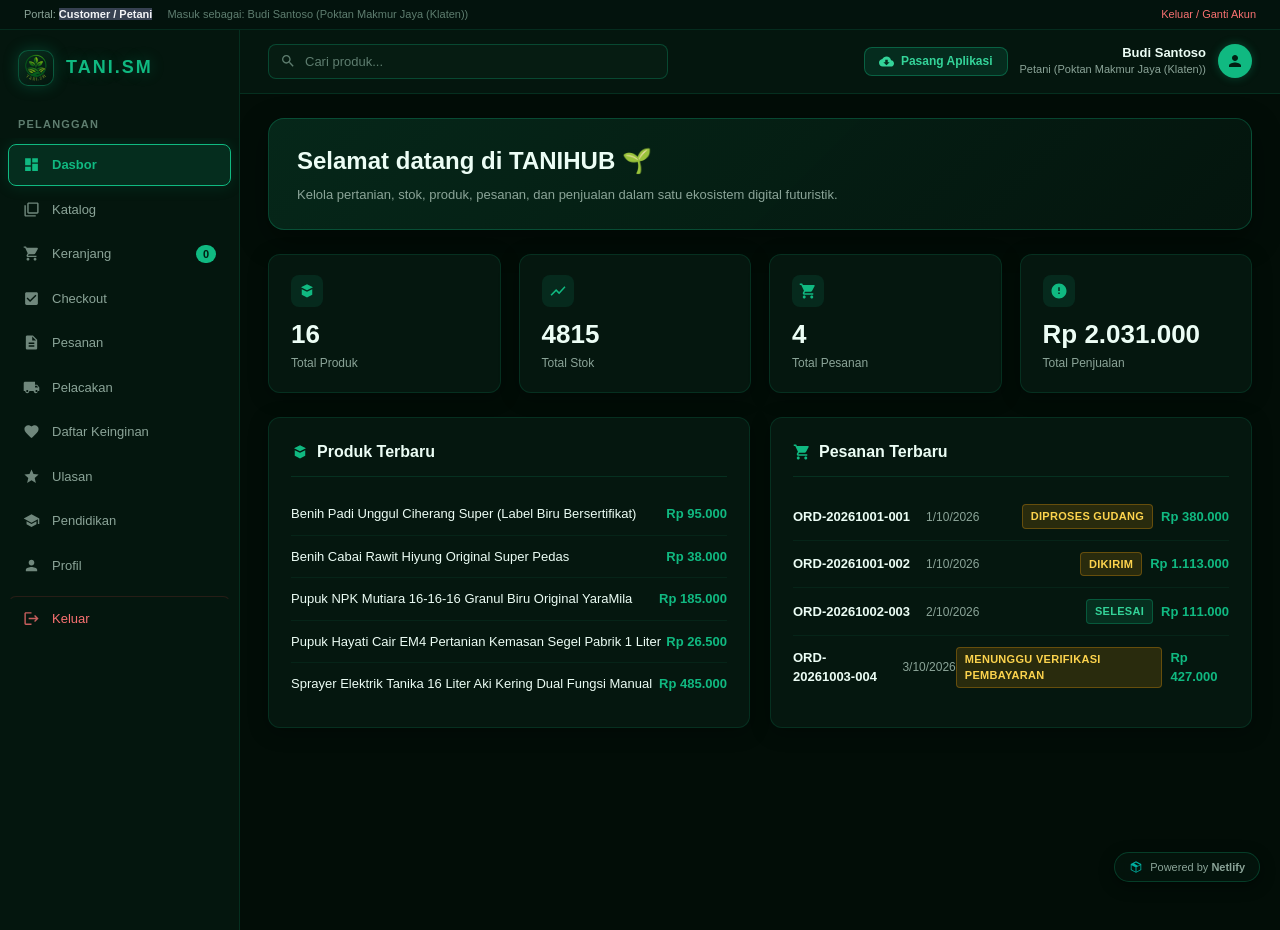
==== index.html @ e53415fc "push projet new TaniSM" ====
<!DOCTYPE html>
<html lang="id">
<head>
  <meta charset="UTF-8">
  <meta name="viewport" content="width=device-width, initial-scale=1.0">
  <title>Customer TANIHUB - Pasar Sarana Pertanian & Ekosistem Digital</title>
  
  <!-- PWA Meta Tags & Manifest -->
  <link rel="manifest" href="manifest.json">
  <meta name="theme-color" content="#04160E">
  <meta name="mobile-web-app-capable" content="yes">
  <meta name="apple-mobile-web-app-capable" content="yes">
  <meta name="apple-mobile-web-app-status-bar-style" content="black-translucent">
  <meta name="apple-mobile-web-app-title" content="TANIHUB">
  <link rel="apple-touch-icon" href="icons/apple-touch-icon.png">
  <link rel="icon" type="image/svg+xml" href="icons/icon.svg">
  <link rel="icon" type="image/png" sizes="192x192" href="icons/icon-192.png">

  <link rel="stylesheet" href="css/common.css">
  <link rel="stylesheet" href="css/customer.css">
  <script src="js/data.js"></script>
  <script src="js/store.js"></script>
  <script src="js/auth.js"></script>
  <script src="js/pwa.js"></script>
</head>
<body>

  <!-- Top Strip Quick Bar -->
  <div class="role-quick-bar no-print" id="role-quick-bar">
    <div>
      <span>Portal: <strong style="color: #34D399;" id="role-tag-display">Pelanggan & Mitra Petani</strong></span>
      <span style="margin-left: 12px; color: #5E7D6F;">Masuk sebagai: <span id="header-user-display">Petani Tani.SM</span></span>
    </div>
    <div id="role-action-links">
      <a href="javascript:void(0)" id="link-logout-customer" onclick="CustomerApp.switchView('logout')" style="color: #F87171; cursor: pointer;">Keluar / Ganti Akun</a>
    </div>
  </div>

  <div class="customer-wrapper">
    <!-- ==========================================
         SIDEBAR NAVIGATION (SESUAI GAMBAR REFERENSI: PELANGGAN)
         ========================================== -->
    <aside class="customer-sidebar no-print">
      <!-- Brand Header -->
      <div class="sidebar-brand">
        <div class="sidebar-brand-icon-box">
          <img src="img/logo-tani.png" alt="Tani.SM" style="width: 32px; height: 32px; object-fit: contain;">
        </div>
        <div class="sidebar-brand-text">TANI.SM</div>
      </div>

      <!-- Category Label -->
      <div class="sidebar-group-title">PELANGGAN</div>

      <!-- Navigation Menu Items (Urutan Persis Sesuai Screenshot) -->
      <nav class="customer-nav">
        <!-- 1. Dasbor -->
        <div class="customer-nav-item active" data-view="dasbor">
          <svg viewBox="0 0 24 24"><path d="M3 13h8V3H3v10zm0 8h8v-6H3v6zm10 0h8V11h-8v10zm0-18v6h8V3h-8z"/></svg>
          <span>Dasbor</span>
        </div>

        <!-- 2. Katalog -->
        <div class="customer-nav-item" data-view="catalog">
          <svg viewBox="0 0 24 24"><path d="M4 6H2v14c0 1.1.9 2 2 2h14v-2H4V6zm16-4H8c-1.1 0-2 .9-2 2v12c0 1.1.9 2 2 2h12c1.1 0 2-.9 2-2V4c0-1.1-.9-2-2-2zm0 14H8V4h12v12z"/></svg>
          <span>Katalog</span>
        </div>

        <!-- 3. Keranjang -->
        <div class="customer-nav-item" data-view="cart">
          <svg viewBox="0 0 24 24"><path d="M7 18c-1.1 0-1.99.9-1.99 2S5.9 22 7 22s2-.9 2-2-.9-2-2-2zM1 2v2h2l3.6 7.59-1.35 2.45c-.16.28-.25.61-.25.96 0 1.1.9 2 2 2h12v-2H7.42c-.14 0-.25-.11-.25-.25l.03-.12.9-1.63h7.45c.75 0 1.41-.41 1.75-1.03l3.58-6.49c.08-.14.12-.31.12-.48 0-.55-.45-1-1-1H5.21l-.94-2H1zm16 16c-1.1 0-1.99.9-1.99 2s.89 2 1.99 2 2-.9 2-2-.9-2-2-2z"/></svg>
          <span>Keranjang</span>
          <span class="cart-badge cart-count-pill">0</span>
        </div>

        <!-- 4. Checkout -->
        <div class="customer-nav-item" data-view="checkout">
          <svg viewBox="0 0 24 24"><path d="M19 3H5c-1.11 0-2 .9-2 2v14c0 1.1.89 2 2 2h14c1.1 0 2-.9 2-2V5c0-1.1-.9-2-2-2zm-9 14l-5-5 1.41-1.41L10 14.17l7.59-7.59L19 8l-9 9z"/></svg>
          <span>Checkout</span>
        </div>

        <!-- 5. Pesanan -->
        <div class="customer-nav-item" data-view="orders">
          <svg viewBox="0 0 24 24"><path d="M14 2H6c-1.1 0-1.99.9-1.99 2L4 20c0 1.1.89 2 1.99 2H18c1.1 0 2-.9 2-2V8l-6-6zm2 16H8v-2h8v2zm0-4H8v-2h8v2zm-3-5V3.5L18.5 9H13z"/></svg>
          <span>Pesanan</span>
        </div>

        <!-- 6. Pelacakan -->
        <div class="customer-nav-item" data-view="tracking">
          <svg viewBox="0 0 24 24"><path d="M20 8h-3V4H3c-1.1 0-2 .9-2 2v11h2c0 1.66 1.34 3 3 3s3-1.34 3-3h6c0 1.66 1.34 3 3 3s3-1.34 3-3h2v-5l-3-4zM6 18.5c-.83 0-1.5-.67-1.5-1.5s.67-1.5 1.5-1.5 1.5.67 1.5 1.5-.67 1.5-1.5 1.5zm13.5-9l1.96 2.5H17V9.5h2.5zm-.5 9c-.83 0-1.5-.67-1.5-1.5s.67-1.5 1.5-1.5 1.5.67 1.5 1.5-.67 1.5-1.5 1.5z"/></svg>
          <span>Pelacakan</span>
        </div>

        <!-- 7. Daftar Keinginan -->
        <div class="customer-nav-item" data-view="wishlist">
          <svg viewBox="0 0 24 24"><path d="M12 21.35l-1.45-1.32C5.4 15.36 2 12.28 2 8.5 2 5.42 4.42 3 7.5 3c1.74 0 3.41.81 4.5 2.09C13.09 3.81 14.76 3 16.5 3 19.58 3 22 5.42 22 8.5c0 3.78-3.4 6.86-8.55 11.54L12 21.35z"/></svg>
          <span>Daftar Keinginan</span>
        </div>

        <!-- 8. Ulasan -->
        <div class="customer-nav-item" data-view="reviews">
          <svg viewBox="0 0 24 24"><path d="M12 17.27L18.18 21l-1.64-7.03L22 9.24l-7.19-.61L12 2 9.19 8.63 2 9.24l5.46 4.73L5.82 21z"/></svg>
          <span>Ulasan</span>
        </div>

        <!-- 9. Pendidikan -->
        <div class="customer-nav-item" data-view="tips">
          <svg viewBox="0 0 24 24"><path d="M5 13.18v4L12 21l7-3.82v-4L12 17l-7-3.82zM12 3L1 9l11 6 9-4.91V17h2V9L12 3z"/></svg>
          <span>Pendidikan</span>
        </div>

        <!-- 10. Profil -->
        <div class="customer-nav-item" data-view="profile">
          <svg viewBox="0 0 24 24"><path d="M12 12c2.21 0 4-1.79 4-4s-1.79-4-4-4-4 1.79-4 4 1.79 4 4 4zm0 2c-2.67 0-8 1.34-8 4v2h16v-2c0-2.66-5.33-4-8-4z"/></svg>
          <span>Profil</span>
        </div>

        <!-- 11. Keluar (Warna merah sesuai screenshot) -->
        <div class="customer-nav-item item-logout" data-view="logout">
          <svg viewBox="0 0 24 24"><path d="M17 7l-1.41 1.41L18.17 11H8v2h10.17l-2.58 2.58L17 17l5-5zM4 5h8V3H4c-1.1 0-2 .9-2 2v14c0 1.1.9 2 2 2h8v-2H4V5z"/></svg>
          <span>Keluar</span>
        </div>
      </nav>
    </aside>

    <!-- Backdrop for mobile drawer -->
    <div id="customer-sidebar-backdrop" class="sidebar-backdrop" onclick="CustomerApp.toggleMobileSidebar(false)"></div>

    <!-- ==========================================
         MAIN CONTENT AREA
         ========================================== -->
    <main class="customer-main">
      <!-- Topbar Header -->
      <header class="customer-topbar no-print">
        <div class="topbar-left-wrap">
          <button type="button" class="sidebar-toggle-btn" id="customer-sidebar-toggle" onclick="CustomerApp.toggleMobileSidebar()" aria-label="Buka Menu">
            <svg viewBox="0 0 24 24" style="width: 20px; height: 20px; fill: currentColor;"><path d="M3 18h18v-2H3v2zm0-5h18v-2H3v2zm0-7v2h18V6H3z"/></svg>
          </button>
          
          <div class="customer-search-wrapper">
            <svg class="customer-search-icon" viewBox="0 0 24 24"><path d="M15.5 14h-.79l-.28-.27C15.41 12.59 16 11.11 16 9.5 16 5.91 13.09 3 9.5 3S3 5.91 3 9.5 5.91 16 9.5 16c1.61 0 3.09-.59 4.23-1.57l.27.28v.79l5 4.99L20.49 19l-4.99-5zm-6 0C7.01 14 5 11.99 5 9.5S7.01 5 9.5 5 14 7.01 14 9.5 11.99 14 9.5 14z"/></svg>
            <input type="text" id="customer-search-input" class="customer-search-input" placeholder="Cari produk..." oninput="CustomerApp.handleGlobalSearch(event)">
          </div>
        </div>

        <div style="display: flex; align-items: center; gap: 12px;">
          <button type="button" class="btn-pwa-install no-print" id="pwa-install-header-btn" onclick="window.triggerPwaInstall()" title="Pasang Aplikasi TANIHUB di Desktop atau HP">
            <svg viewBox="0 0 24 24" style="width: 15px; height: 15px; fill: currentColor;"><path d="M19.35 10.04C18.67 6.59 15.64 4 12 4 9.11 4 6.6 5.64 5.35 8.04 2.34 8.36 0 10.91 0 14c0 3.31 2.69 6 6 6h13c2.76 0 5-2.24 5-5 0-2.64-2.05-4.78-4.65-4.96zM17 13l-5 5-5-5h3V9h4v4h3z"/></svg>
            <span>Pasang Aplikasi</span>
          </button>

          <div class="customer-topbar-profile">
            <div class="customer-profile-text">
              <div class="customer-profile-name" id="customer-top-user-name">customer</div>
              <div class="customer-profile-role" id="customer-top-user-role">Customer</div>
            </div>
            <div class="customer-avatar-circle" title="Customer">
              <svg viewBox="0 0 24 24"><path d="M12 12c2.21 0 4-1.79 4-4s-1.79-4-4-4-4 1.79-4 4 1.79 4 4 4zm0 2c-2.67 0-8 1.34-8 4v2h16v-2c0-2.66-5.33-4-8-4z"/></svg>
            </div>
          </div>
        </div>
      </header>

      <div class="customer-content">

        <!-- ==========================================
             1. DASBOR (IDENTIK DENGAN GAMBAR REFERENSI PELANGGAN)
             ========================================== -->
        <section id="view-dasbor" class="page-view active">
          <!-- Welcome Hero Banner -->
          <div class="hero-welcome-card">
            <h1 class="hero-welcome-title">Selamat datang di TANIHUB 🌱</h1>
            <p class="hero-welcome-sub">Kelola pertanian, stok, produk, pesanan, dan penjualan dalam satu ekosistem digital futuristik.</p>
          </div>

          <!-- 4 Stat Metric Cards (Baris 4 Kartu) -->
          <div class="metrics-grid-4">
            <!-- 1. Total Produk -->
            <div class="metric-card-dark">
              <div class="metric-icon-wrap">
                <svg viewBox="0 0 24 24"><path d="M20 7l-8-4-8 4 8 4 8-4zm-8 6l-7-3.5V17l7 3.5 7-3.5V9.5L12 13z"/></svg>
              </div>
              <div class="metric-number" id="cust-metric-products">8</div>
              <div class="metric-tag">Total Produk</div>
            </div>

            <!-- 2. Total Stok -->
            <div class="metric-card-dark">
              <div class="metric-icon-wrap">
                <svg viewBox="0 0 24 24"><path d="M3.5 18.49l6-6.01 4 4L22 6.92l-1.41-1.41-7.09 7.97-4-4L2 16.99z"/></svg>
              </div>
              <div class="metric-number" id="cust-metric-stock">427</div>
              <div class="metric-tag">Total Stok</div>
            </div>

            <!-- 3. Total Pesanan -->
            <div class="metric-card-dark">
              <div class="metric-icon-wrap">
                <svg viewBox="0 0 24 24"><path d="M7 18c-1.1 0-1.99.9-1.99 2S5.9 22 7 22s2-.9 2-2-.9-2-2-2zM1 2v2h2l3.6 7.59-1.35 2.45c-.16.28-.25.61-.25.96 0 1.1.9 2 2 2h12v-2H7.42c-.14 0-.25-.11-.25-.25l.03-.12.9-1.63h7.45c.75 0 1.41-.41 1.75-1.03l3.58-6.49c.08-.14.12-.31.12-.48 0-.55-.45-1-1-1H5.21l-.94-2H1zm16 16c-1.1 0-1.99.9-1.99 2s.89 2 1.99 2 2-.9 2-2-.9-2-2-2z"/></svg>
              </div>
              <div class="metric-number" id="cust-metric-orders">0</div>
              <div class="metric-tag">Total Pesanan</div>
            </div>

            <!-- 4. Total Penjualan / Belanja -->
            <div class="metric-card-dark">
              <div class="metric-icon-wrap">
                <svg viewBox="0 0 24 24"><path d="M12 2C6.48 2 2 6.48 2 12s4.48 10 10 10 10-4.48 10-10S17.52 2 12 2zm1 14h-2v-2h2v2zm0-4h-2V7h2v5z"/></svg>
              </div>
              <div class="metric-number" id="cust-metric-sales">Rp 0</div>
              <div class="metric-tag">Total Penjualan</div>
            </div>
          </div>

          <!-- 2 Col Activity Row (Produk Terbaru & Pesanan Terbaru) -->
          <div class="dashboard-activity-grid">
            <!-- Left: Produk Terbaru -->
            <div class="activity-card">
              <div class="activity-card-head">
                <svg viewBox="0 0 24 24"><path d="M20 7l-8-4-8 4 8 4 8-4zm-8 6l-7-3.5V17l7 3.5 7-3.5V9.5L12 13z"/></svg>
                <span>Produk Terbaru</span>
              </div>
              <div class="activity-list" id="cust-recent-products-list"></div>
            </div>

            <!-- Right: Pesanan Terbaru -->
            <div class="activity-card">
              <div class="activity-card-head">
                <svg viewBox="0 0 24 24"><path d="M7 18c-1.1 0-1.99.9-1.99 2S5.9 22 7 22s2-.9 2-2-.9-2-2-2zM1 2v2h2l3.6 7.59-1.35 2.45c-.16.28-.25.61-.25.96 0 1.1.9 2 2 2h12v-2H7.42c-.14 0-.25-.11-.25-.25l.03-.12.9-1.63h7.45c.75 0 1.41-.41 1.75-1.03l3.58-6.49c.08-.14.12-.31.12-.48 0-.55-.45-1-1-1H5.21l-.94-2H1zm16 16c-1.1 0-1.99.9-1.99 2s.89 2 1.99 2 2-.9 2-2-.9-2-2-2z"/></svg>
                <span>Pesanan Terbaru</span>
              </div>
              <div class="activity-list" id="cust-recent-orders-list">
                <div class="empty-state-text">Belum ada pesanan.</div>
              </div>
            </div>
          </div>
        </section>

        <!-- ==========================================
             2. KATALOG PRODUK (DENGAN GAMBAR TETAP ADA)
             ========================================== -->
        <section id="view-catalog" class="page-view">
          <div class="catalog-layout">
            <!-- Sidebar Filter -->
            <aside class="catalog-sidebar-card">
              <div class="catalog-filter-group">
                <div class="catalog-filter-title">Kategori Komoditas</div>
                <div id="catalog-cat-filters"></div>
              </div>

              <div class="catalog-filter-group">
                <div class="catalog-filter-title">Rentang Harga (Rp)</div>
                <div style="display: flex; gap: 6px; margin-bottom: 8px;">
                  <input type="number" id="filter-price-min" class="form-input" placeholder="Min">
                  <input type="number" id="filter-price-max" class="form-input" placeholder="Maks">
                </div>
                <button class="btn btn-primary btn-sm" style="width: 100%;" onclick="CustomerApp.applyPriceFilter()">Terapkan</button>
              </div>

              <div class="catalog-filter-group">
                <div class="catalog-filter-title">Rating</div>
                <div style="display: flex; flex-direction: column; gap: 6px; font-size: 13px; color: #8BA498;">
                  <label style="cursor: pointer;"><input type="radio" name="filter-rating" onchange="CustomerApp.applyRatingFilter(5)"> ★ 5 Bintang</label>
                  <label style="cursor: pointer;"><input type="radio" name="filter-rating" onchange="CustomerApp.applyRatingFilter(4)"> ★ 4 Bintang ke atas</label>
                  <label style="cursor: pointer;"><input type="radio" name="filter-rating" checked onchange="CustomerApp.applyRatingFilter(null)"> Semua Rating</label>
                </div>
              </div>

              <button class="btn btn-secondary btn-sm" style="width: 100%; margin-top: 8px;" onclick="CustomerApp.resetCatalogFilters()">Reset Filter</button>
            </aside>

            <!-- Main Catalog Area -->
            <div>
              <div class="catalog-toolbar">
                <div id="catalog-result-count" style="font-weight: 600; color: #A7C5B5;">Menampilkan produk pertanian</div>
                <div style="display: flex; align-items: center; gap: 8px;">
                  <span style="color: #8BA498; font-size: 12px;">Urutan:</span>
                  <select id="catalog-sort-select" class="form-select" style="width: auto; padding: 6px 12px; font-size: 12px;" onchange="CustomerApp.setSort(this.value)">
                    <option value="related">Paling Terkait</option>
                    <option value="popular">Terlaris</option>
                    <option value="price-low">Harga Terendah</option>
                    <option value="price-high">Harga Tertinggi</option>
                  </select>
                </div>
              </div>

              <!-- Product Grid -->
              <div id="catalog-products-grid" class="product-grid"></div>
            </div>
          </div>
        </section>

        <!-- ==========================================
             3. KERANJANG BELANJA
             ========================================== -->
        <section id="view-cart" class="page-view">
          <div class="cust-card">
            <div class="cust-card-header">
              <span class="cust-card-title">Keranjang Belanja Petani</span>
            </div>
            <div class="cust-card-body">
              <div style="display: grid; grid-template-columns: 1fr 340px; gap: 20px; align-items: start;">
                <div id="cart-items-container" class="table-responsive"></div>

                <div class="cust-card" style="margin-bottom: 0;">
                  <div class="cust-card-header">
                    <span class="cust-card-title">Ringkasan Belanja</span>
                  </div>
                  <div class="cust-card-body">
                    <div class="form-group">
                      <label class="form-label">Kupon Subsidi Tani:</label>
                      <div style="display: flex; gap: 6px;">
                        <input type="text" id="voucher-code-input" class="form-input" placeholder="PANENRAYA" style="text-transform: uppercase;">
                        <button class="btn btn-secondary btn-sm" onclick="CustomerApp.applyVoucherCode()">Terapkan</button>
                      </div>
                      <div style="font-size: 11px; color: #8BA498; margin-top: 4px;">Kupon aktif: PANENRAYA (15%), SUBSIDIPUPUK</div>
                    </div>

                    <div style="display: flex; justify-content: space-between; margin-bottom: 8px; font-size: 13px;">
                      <span>Subtotal Produk:</span>
                      <span id="cart-subtotal-val" style="font-weight: 600;">Rp 0</span>
                    </div>

                    <div style="display: flex; justify-content: space-between; margin-bottom: 8px; font-size: 13px;">
                      <span>Estimasi Bobot Kargo:</span>
                      <span id="cart-weight-val" style="font-weight: 600;">0 Kg</span>
                    </div>

                    <div style="display: flex; justify-content: space-between; margin-bottom: 12px; font-size: 13px; color: #34D399;">
                      <span>Potongan Kupon:</span>
                      <span id="cart-discount-val" style="font-weight: 600;">Rp 0</span>
                    </div>

                    <div style="display: flex; justify-content: space-between; padding-top: 12px; border-top: 1px solid var(--cust-border-subtle); margin-bottom: 18px;">
                      <span style="font-weight: 700; font-size: 15px;">Total Perkiraan:</span>
                      <span id="cart-total-val" style="font-size: 18px; font-weight: 800; color: #10B981;">Rp 0</span>
                    </div>

                    <button class="btn btn-primary btn-lg" style="width: 100%;" onclick="CustomerApp.switchView('checkout')">
                      Lanjut ke Checkout &rarr;
                    </button>
                  </div>
                </div>
              </div>
            </div>
          </div>
        </section>

        <!-- ==========================================
             4. CHECKOUT
             ========================================== -->
        <section id="view-checkout" class="page-view">
          <div class="cust-card">
            <div class="cust-card-header">
              <span class="cust-card-title">Konfirmasi Pesanan & Ekspedisi Kargo</span>
            </div>
            <div class="cust-card-body">
              <div style="display: grid; grid-template-columns: 1fr 340px; gap: 20px; align-items: start;">
                <div>
                  <!-- Alamat Tujuan -->
                  <div class="cust-card" style="margin-bottom: 16px;">
                    <div class="cust-card-header">
                      <span class="cust-card-title">1. Alamat Pengiriman Lahan / Kebun</span>
                    </div>
                    <div class="cust-card-body">
                      <div style="display: grid; grid-template-columns: 1fr 1fr; gap: 12px; margin-bottom: 12px;">
                        <div>
                          <label class="form-label">Nama Penerima / Kontak:</label>
                          <input type="text" id="checkout-customer-name" class="form-input" value="Budi Santoso">
                        </div>
                        <div>
                          <label class="form-label">Nomor WhatsApp Aktif:</label>
                          <input type="text" id="checkout-customer-phone" class="form-input" value="0812-3456-7890">
                        </div>
                      </div>
                      <div>
                        <label class="form-label">Alamat Lengkap Lahan (Desa, RT/RW, Patokan):</label>
                        <textarea id="checkout-address-text" class="form-textarea" rows="2">Dusun Jetis RT 03/RW 02, Desa Ceper, Kec. Ceper, Kab. Klaten, Jawa Tengah 57465</textarea>
                      </div>
                    </div>
                  </div>

                  <!-- Ekspedisi Kargo -->
                  <div class="cust-card" style="margin-bottom: 16px;">
                    <div class="cust-card-header">
                      <span class="cust-card-title">2. Pilih Ekspedisi Kargo Pertanian</span>
                    </div>
                    <div class="cust-card-body">
                      <label class="checkout-radio-card active">
                        <div>
                          <input type="radio" name="checkout-courier" value="J&T Cargo Pertanian" data-rate="25000" checked onchange="CustomerApp.updateCheckoutCalculations()">
                          <strong style="margin-left: 8px;">J&T Cargo Pertanian (Jalur Darat & Truk Karungan)</strong>
                          <div style="font-size: 11px; color: #8BA498; margin-left: 24px;">Spesialis muatan karung benih, pupuk, dan mesin (2-3 hari)</div>
                        </div>
                        <span style="font-weight: 600; color: #34D399;">Tarif Standar</span>
                      </label>

                      <label class="checkout-radio-card">
                        <div>
                          <input type="radio" name="checkout-courier" value="SiCepat Cargo Muatan" data-rate="30000" onchange="CustomerApp.updateCheckoutCalculations()">
                          <strong style="margin-left: 8px;">SiCepat Cargo Muatan Cepat</strong>
                          <div style="font-size: 11px; color: #8BA498; margin-left: 24px;">Pengiriman prioritas antar propinsi (1-2 hari kerja)</div>
                        </div>
                        <span style="font-weight: 600; color: #34D399;">Tarif Cepat</span>
                      </label>

                      <label class="checkout-radio-card">
                        <div>
                          <input type="radio" name="checkout-courier" value="Armada Pick-up Tani Mandiri" data-rate="15000" onchange="CustomerApp.updateCheckoutCalculations()">
                          <strong style="margin-left: 8px;">Armada Pick-up Tani Mandiri (Wilayah Sekitar Gudang)</strong>
                          <div style="font-size: 11px; color: #8BA498; margin-left: 24px;">Diantar langsung armada pick-up sampai ke pematang kebun</div>
                        </div>
                        <span style="font-weight: 600; color: #34D399;">Tarif Lokal</span>
                      </label>
                    </div>
                  </div>

                  <!-- Metode Pembayaran -->
                  <div class="cust-card">
                    <div class="cust-card-header">
                      <span class="cust-card-title">3. Metode Pembayaran</span>
                    </div>
                    <div class="cust-card-body">
                      <label class="checkout-radio-card active">
                        <div>
                          <input type="radio" name="checkout-payment" value="Transfer Mandiri (Virtual Account)" checked>
                          <strong style="margin-left: 8px;">Transfer Bank Mandiri (Virtual Account Otomatis)</strong>
                        </div>
                        <span class="badge badge-green">Otomatis</span>
                      </label>

                      <label class="checkout-radio-card">
                        <div>
                          <input type="radio" name="checkout-payment" value="Transfer BRI Manual">
                          <strong style="margin-left: 8px;">Transfer Bank BRI (Bank Rakyat Indonesia)</strong>
                        </div>
                        <span class="badge badge-green">Mitra Petani</span>
                      </label>

                      <label class="checkout-radio-card">
                        <div>
                          <input type="radio" name="checkout-payment" value="QRIS Pertanian Nasional">
                          <strong style="margin-left: 8px;">QRIS Semua Bank / Dompet Digital</strong>
                        </div>
                        <span class="badge badge-green">Instan</span>
                      </label>

                      <label class="checkout-radio-card">
                        <div>
                          <input type="radio" name="checkout-payment" value="Bayar di Tempat (COD Tani)">
                          <strong style="margin-left: 8px;">COD Tani (Bayar Tunai ke Supir Saat Tiba)</strong>
                        </div>
                        <span class="badge badge-orange">Maks Rp1jt</span>
                      </label>
                    </div>
                  </div>
                </div>

                <!-- Ringkasan Checkout -->
                <div class="cust-card">
                  <div class="cust-card-header">
                    <span class="cust-card-title">Rincian Tagihan</span>
                  </div>
                  <div class="cust-card-body">
                    <div id="checkout-items-list" style="margin-bottom: 16px; max-height: 200px; overflow-y: auto;"></div>

                    <div style="display: flex; justify-content: space-between; margin-bottom: 6px; font-size: 13px;">
                      <span>Subtotal Belanja:</span>
                      <span id="checkout-subtotal-val" style="font-weight: 600;">Rp 0</span>
                    </div>

                    <div style="display: flex; justify-content: space-between; margin-bottom: 6px; font-size: 13px;">
                      <span>Ongkos Kirim Kargo:</span>
                      <span id="checkout-shipping-val" style="font-weight: 600;">Rp 0</span>
                    </div>

                    <div style="display: flex; justify-content: space-between; margin-bottom: 12px; font-size: 13px; color: #34D399;">
                      <span>Diskon Kupon:</span>
                      <span id="checkout-discount-val" style="font-weight: 600;">Rp 0</span>
                    </div>

                    <div style="display: flex; justify-content: space-between; padding-top: 12px; border-top: 1px solid var(--cust-border-subtle); margin-bottom: 18px;">
                      <span style="font-weight: 700; font-size: 15px;">Total Tagihan:</span>
                      <span id="checkout-total-val" style="font-size: 18px; font-weight: 800; color: #10B981;">Rp 0</span>
                    </div>

                    <button class="btn btn-primary btn-lg" style="width: 100%;" onclick="CustomerApp.submitOrder()">
                      Buat Pesanan Sekarang
                    </button>
                  </div>
                </div>
              </div>
            </div>
          </div>
        </section>

        <!-- ==========================================
             5. PESANAN SAYA
             ========================================== -->
        <section id="view-orders" class="page-view">
          <div class="cust-card">
            <div class="cust-card-header">
              <span class="cust-card-title">Riwayat Pemesanan Sarana Pertanian</span>
            </div>
            <div class="cust-card-body">
              <div id="orders-list-container"></div>
            </div>
          </div>
        </section>

        <!-- ==========================================
             6. PELACAKAN RESI
             ========================================== -->
        <section id="view-tracking" class="page-view">
          <div class="cust-card">
            <div class="cust-card-header">
              <span class="cust-card-title">Lacak Pengiriman Kargo Pertanian</span>
            </div>
            <div class="cust-card-body">
              <div class="form-group" style="max-width: 500px; margin-bottom: 20px;">
                <label class="form-label">Masukkan Nomor Resi / No. Pesanan:</label>
                <div style="display: flex; gap: 8px;">
                  <input type="text" id="tracking-input" class="form-input" placeholder="Contoh: ORD-1001 atau JTC-ID-992019">
                  <button class="btn btn-primary" onclick="CustomerApp.searchTracking()">Lacak</button>
                </div>
              </div>
              <div id="tracking-result-container"></div>
            </div>
          </div>
        </section>

        <!-- ==========================================
             7. DAFTAR KEINGINAN (WISHLIST)
             ========================================== -->
        <section id="view-wishlist" class="page-view">
          <div class="cust-card">
            <div class="cust-card-header">
              <span class="cust-card-title">Daftar Keinginan Sarana Produksi Tani</span>
            </div>
            <div class="cust-card-body">
              <div id="wishlist-products-grid" class="product-grid"></div>
            </div>
          </div>
        </section>

        <!-- ==========================================
             8. ULASAN
             ========================================== -->
        <section id="view-reviews" class="page-view">
          <div class="cust-card">
            <div class="cust-card-header">
              <span class="cust-card-title">Ulasan & Testimoni Petani Mitra</span>
              <button class="btn btn-primary btn-sm" onclick="CustomerApp.openAddReviewModal()">+ Tulis Ulasan</button>
            </div>
            <div class="cust-card-body">
              <div id="reviews-list-container"></div>
            </div>
          </div>
        </section>

        <!-- ==========================================
             9. PENDIDIKAN (TIPS & PANDUAN AGRONOMI)
             ========================================== -->
        <section id="view-tips" class="page-view">
          <div class="cust-card">
            <div class="cust-card-header">
              <span class="cust-card-title">Pendidikan Agronomi & Panduan Musim Tanam</span>
            </div>
            <div class="cust-card-body">
              <div id="tips-grid-container" style="display: grid; grid-template-columns: repeat(auto-fill, minmax(280px, 1fr)); gap: 18px;"></div>
            </div>
          </div>
        </section>

        <!-- ==========================================
             10. PROFIL PETANI
             ========================================== -->
        <section id="view-profile" class="page-view">
          <div class="cust-card">
            <div class="cust-card-header">
              <span class="cust-card-title">Profil Petani & Data Lahan</span>
            </div>
            <div class="cust-card-body" style="max-width: 600px;">
              <form id="form-customer-profile" onsubmit="CustomerApp.saveProfile(event)">
                <div class="form-group">
                  <label class="form-label">Nama Lengkap Petani / Pembeli:</label>
                  <input type="text" id="prof-name" class="form-input" required>
                </div>
                <div class="form-group">
                  <label class="form-label">Nomor WhatsApp Aktif:</label>
                  <input type="text" id="prof-phone" class="form-input" required>
                </div>
                <div class="form-group">
                  <label class="form-label">Email:</label>
                  <input type="email" id="prof-email" class="form-input">
                </div>
                <div class="form-group">
                  <label class="form-label">Nama Kelompok Tani (Poktan):</label>
                  <input type="text" id="prof-poktan" class="form-input">
                </div>
                <div style="display: grid; grid-template-columns: 1fr 1fr; gap: 12px;">
                  <div class="form-group">
                    <label class="form-label">Luas Lahan (Hektar):</label>
                    <input type="number" step="0.1" id="prof-lahan" class="form-input">
                  </div>
                  <div class="form-group">
                    <label class="form-label">Komoditas Utama:</label>
                    <input type="text" id="prof-komoditas" class="form-input">
                  </div>
                </div>
                <div class="form-group">
                  <label class="form-label">Alamat Lengkap Pengiriman Lahan:</label>
                  <textarea id="prof-address" class="form-textarea" rows="2"></textarea>
                </div>
                <button type="submit" class="btn btn-primary">Simpan Pembaruan Profil</button>
              </form>
            </div>
          </div>
        </section>

      </div>
    </main>
  </div>

  <!-- Bottom Netlify Badge Sesuai Screenshot -->
  <div class="netlify-badge no-print">
    <svg viewBox="0 0 24 24">
      <path d="M12 2L3 7v10l9 5 9-5V7l-9-5zm0 2.2l6.8 3.8-3.4 1.9-6.8-3.8L12 4.2zm-7.6 4.6l6.8 3.8v7.6l-6.8-3.8V8.8zm8.4 11.4v-7.6l6.8-3.8v7.6l-6.8 3.8z"/>
    </svg>
    <span>Powered by <strong>Netlify</strong></span>
  </div>

  <!-- ==========================================
       MODALS FOR CUSTOMER
       ========================================== -->

  <!-- Modal: Product Detail -->
  <div id="modal-product-detail" class="modal-overlay no-print">
    <div class="modal-box" style="max-width: 680px;">
      <div class="modal-header">
        <h3 id="modal-detail-name" class="modal-title">Rincian Sarana Tani</h3>
        <span class="modal-close">&times;</span>
      </div>
      <div class="modal-body" id="modal-detail-content"></div>
      <div class="modal-footer">
        <button class="btn btn-secondary btn-modal-cancel">Tutup</button>
        <button id="modal-detail-btn-cart" class="btn btn-primary">Tambah ke Keranjang</button>
      </div>
    </div>
  </div>

  <!-- Modal: Order Success -->
  <div id="modal-order-success" class="modal-overlay no-print">
    <div class="modal-box" style="max-width: 520px; text-align: center;">
      <div class="modal-header" style="border-bottom: none;">
        <span class="modal-close">&times;</span>
      </div>
      <div class="modal-body">
        <div style="width: 56px; height: 56px; border-radius: 50%; background: rgba(16, 185, 129, 0.2); color: #10B981; display: flex; align-items: center; justify-content: center; font-size: 28px; margin: 0 auto 16px auto;">✓</div>
        <h3 style="font-size: 20px; font-weight: 700; color: #ECFDF5; margin-bottom: 8px;">Pesanan Berhasil Dibuat!</h3>
        <p style="font-size: 13px; color: #8BA498; margin-bottom: 16px;">
          Nomor Pesanan: <strong id="success-order-id" style="color: #34D399;"></strong>
        </p>
        <div id="success-order-instructions" style="background: #04160E; border: 1px solid var(--cust-border-subtle); padding: 14px; border-radius: 8px; font-size: 12px; color: #ECFDF5; text-align: left; line-height: 1.6; margin-bottom: 18px;"></div>
        <div style="display: flex; gap: 10px; justify-content: center;">
          <button class="btn btn-secondary" onclick="CustomerApp.closeAllModals(); CustomerApp.switchView('orders');">Lihat Pesanan Saya</button>
          <button class="btn btn-primary" onclick="CustomerApp.closeAllModals(); CustomerApp.switchView('catalog');">Lanjut Belanja</button>
        </div>
      </div>
    </div>
  </div>

  <!-- Modal: Add Review -->
  <div id="modal-add-review" class="modal-overlay no-print">
    <div class="modal-box" style="max-width: 480px;">
      <div class="modal-header">
        <h3 class="modal-title">Tulis Ulasan & Pengalaman di Lahan</h3>
        <span class="modal-close">&times;</span>
      </div>
      <div class="modal-body">
        <div class="form-group">
          <label class="form-label">Pilih Produk Pertanian:</label>
          <select id="review-product-select" class="form-select"></select>
        </div>
        <div class="form-group">
          <label class="form-label">Rating Kepuasan:</label>
          <select id="review-rating-select" class="form-select">
            <option value="5">★★★★★ (5 Bintang - Sangat Memuaskan)</option>
            <option value="4">★★★★☆ (4 Bintang - Bagus & Efektif)</option>
            <option value="3">★★★☆☆ (3 Bintang - Cukup)</option>
            <option value="2">★★☆☆☆ (2 Bintang - Kurang Puas)</option>
            <option value="1">★☆☆☆☆ (1 Bintang - Mengecewakan)</option>
          </select>
        </div>
        <div class="form-group">
          <label class="form-label">Ulasan / Testimoni Hasil Tanaman:</label>
          <textarea id="review-comment-input" class="form-textarea" rows="3" placeholder="Ceritakan hasil aplikasi di lahan, pertumbuhan tanaman, dsb."></textarea>
        </div>
      </div>
      <div class="modal-footer">
        <button class="btn btn-secondary btn-modal-cancel">Batal</button>
        <button class="btn btn-primary" onclick="CustomerApp.submitReview()">Kirim Ulasan</button>
      </div>
    </div>
  </div>

  <!-- Modal: Tip Detail -->
  <div id="modal-tip-detail" class="modal-overlay no-print">
    <div class="modal-box" style="max-width: 640px;">
      <div class="modal-header">
        <h3 id="modal-tip-title" class="modal-title">Panduan Agronomi</h3>
        <span class="modal-close">&times;</span>
      </div>
      <div class="modal-body" id="modal-tip-body"></div>
      <div class="modal-footer">
        <button class="btn btn-secondary btn-modal-cancel">Tutup</button>
      </div>
    </div>
  </div>

  <div id="toast-container" class="no-print"></div>

  <!-- Scripts -->
  <script src="js/customer.js"></script>
</body>
</html>
---- css/common.css ----
/* ==========================================================================
   Tani.SM - Common CSS & Design System
   Karakter: E-Commerce Pertanian Nyata, Bersih, Fungsional (Tanpa AI-Slop)
   ========================================================================== */

:root {
  --primary-orange: #EE4D2D;
  --primary-orange-hover: #d73211;
  --primary-green: #2E7D32;
  --primary-green-dark: #1B5E20;
  --primary-green-light: #E8F5E9;
  
  --bg-page: #F5F5F5;
  --bg-surface: #FFFFFF;
  --bg-subtle: #FAFAFA;
  
  --border-light: #EAEAEA;
  --border-medium: #D1D5DB;
  --border-focus: #EE4D2D;
  
  --text-main: #222222;
  --text-secondary: #595959;
  --text-muted: #8C8C8C;
  --text-danger: #D32F2F;
  --text-success: #2E7D32;
  
  --shadow-sm: 0 1px 2px 0 rgba(0, 0, 0, 0.05);
  --shadow-md: 0 2px 4px 0 rgba(0, 0, 0, 0.08);
  --shadow-lg: 0 4px 12px 0 rgba(0, 0, 0, 0.12);
  
  --radius-sm: 2px;
  --radius-md: 4px;
  --radius-lg: 6px;
  
  --container-width: 1200px;
  --font-family: -apple-system, BlinkMacSystemFont, "Segoe UI", Roboto, "Helvetica Neue", Arial, sans-serif;
}

* {
  box-sizing: border-box;
  margin: 0;
  padding: 0;
}

body {
  font-family: var(--font-family);
  background-color: var(--bg-page);
  color: var(--text-main);
  line-height: 1.5;
  font-size: 14px;
  -webkit-font-smoothing: antialiased;
}

a {
  color: inherit;
  text-decoration: none;
}

button {
  font-family: inherit;
  cursor: pointer;
  border: none;
  background: none;
}

input, select, textarea {
  font-family: inherit;
  font-size: 14px;
}

/* Container */
.container {
  width: 100%;
  max-width: var(--container-width);
  margin-left: auto;
  margin-right: auto;
  padding-left: 16px;
  padding-right: 16px;
}

/* Utilities */
.text-orange { color: var(--primary-orange) !important; }
.text-green { color: var(--primary-green) !important; }
.text-muted { color: var(--text-muted) !important; }
.text-bold { font-weight: 600; }
.font-price { font-size: 16px; font-weight: 700; color: var(--primary-orange); }

.badge {
  display: inline-block;
  padding: 2px 6px;
  font-size: 11px;
  font-weight: 600;
  border-radius: var(--radius-sm);
  text-transform: uppercase;
  letter-spacing: 0.3px;
}

.badge-orange {
  background-color: #FEE2E2;
  color: #DC2626;
  border: 1px solid #FCA5A5;
}

.badge-green {
  background-color: var(--primary-green-light);
  color: var(--primary-green-dark);
  border: 1px solid #A7F3D0;
}

.badge-gray {
  background-color: #F3F4F6;
  color: #4B5563;
  border: 1px solid var(--border-medium);
}

.badge-blue {
  background-color: #EFF6FF;
  color: #1D4ED8;
  border: 1px solid #BFDBFE;
}

/* Common Buttons */
.btn {
  display: inline-flex;
  align-items: center;
  justify-content: center;
  gap: 6px;
  padding: 8px 16px;
  font-size: 14px;
  font-weight: 500;
  border-radius: var(--radius-sm);
  transition: background-color 0.15s ease, border-color 0.15s ease, opacity 0.15s ease;
  white-space: nowrap;
}

.btn-primary {
  background-color: var(--primary-orange);
  color: #FFFFFF;
  border: 1px solid var(--primary-orange);
}

.btn-primary:hover {
  background-color: var(--primary-orange-hover);
  border-color: var(--primary-orange-hover);
}

.btn-secondary {
  background-color: #FFFFFF;
  color: var(--text-main);
  border: 1px solid var(--border-medium);
}

.btn-secondary:hover {
  background-color: #F9FAFB;
  border-color: #9CA3AF;
}

.btn-green {
  background-color: var(--primary-green);
  color: #FFFFFF;
  border: 1px solid var(--primary-green);
}

.btn-green:hover {
  background-color: var(--primary-green-dark);
}

.btn-outline-orange {
  background-color: #FFF5F1;
  color: var(--primary-orange);
  border: 1px solid var(--primary-orange);
}

.btn-outline-orange:hover {
  background-color: #FFEAE4;
}

.btn-sm {
  padding: 4px 10px;
  font-size: 12px;
}

.btn-lg {
  padding: 12px 24px;
  font-size: 16px;
  font-weight: 600;
}

/* Form Inputs */
.form-group {
  margin-bottom: 14px;
}

.form-label {
  display: block;
  font-size: 13px;
  font-weight: 500;
  color: var(--text-main);
  margin-bottom: 5px;
}

.form-input, .form-select, .form-textarea {
  width: 100%;
  padding: 8px 12px;
  border: 1px solid var(--border-medium);
  border-radius: var(--radius-sm);
  background-color: #FFFFFF;
  color: var(--text-main);
  outline: none;
  transition: border-color 0.15s ease, box-shadow 0.15s ease;
}

.form-input:focus, .form-select:focus, .form-textarea:focus {
  border-color: var(--border-focus);
  box-shadow: 0 0 0 2px rgba(238, 77, 45, 0.15);
}

/* Modals */
.modal-overlay {
  position: fixed;
  top: 0;
  left: 0;
  right: 0;
  bottom: 0;
  background-color: rgba(0, 0, 0, 0.55);
  display: flex;
  align-items: center;
  justify-content: center;
  z-index: 1000;
  padding: 16px;
  opacity: 0;
  pointer-events: none;
  transition: opacity 0.2s ease;
}

.modal-overlay.active {
  opacity: 1;
  pointer-events: auto;
}

.modal-box {
  background-color: var(--bg-surface);
  border-radius: var(--radius-md);
  width: 100%;
  max-width: 650px;
  max-height: 90vh;
  overflow-y: auto;
  box-shadow: var(--shadow-lg);
  display: flex;
  flex-direction: column;
}

.modal-header {
  padding: 16px 20px;
  border-bottom: 1px solid var(--border-light);
  display: flex;
  align-items: center;
  justify-content: space-between;
}

.modal-title {
  font-size: 16px;
  font-weight: 600;
  color: var(--text-main);
}

.modal-close {
  font-size: 20px;
  line-height: 1;
  color: var(--text-muted);
  cursor: pointer;
}

.modal-close:hover {
  color: var(--text-main);
}

.modal-body {
  padding: 20px;
  flex: 1;
}

.modal-footer {
  padding: 14px 20px;
  border-top: 1px solid var(--border-light);
  display: flex;
  justify-content: flex-end;
  gap: 10px;
  background-color: #FAFAFA;
}

/* Toast Notifications */
#toast-container {
  position: fixed;
  bottom: 24px;
  right: 24px;
  z-index: 2000;
  display: flex;
  flex-direction: column;
  gap: 8px;
  pointer-events: none;
}

.toast {
  background-color: #262626;
  color: #FFFFFF;
  padding: 12px 18px;
  border-radius: var(--radius-sm);
  font-size: 13px;
  box-shadow: var(--shadow-md);
  opacity: 0;
  transform: translateY(10px);
  transition: all 0.25s ease;
  pointer-events: auto;
  display: flex;
  align-items: center;
  gap: 10px;
  max-width: 380px;
}

.toast.show {
  opacity: 1;
  transform: translateY(0);
}

.toast.toast-success {
  border-left: 4px solid var(--primary-green);
}

.toast.toast-error {
  border-left: 4px solid #EF4444;
}

.toast.toast-info {
  border-left: 4px solid var(--primary-orange);
}

/* Role Switcher Floating Bar (Dev/Testing Utility) */
.role-quick-bar {
  background-color: #1F2937;
  color: #F3F4F6;
  font-size: 12px;
  padding: 6px 16px;
  display: flex;
  align-items: center;
  justify-content: space-between;
  border-bottom: 1px solid #374151;
}

.role-quick-bar a {
  color: #93C5FD;
  text-decoration: underline;
  margin-left: 8px;
}

.role-quick-bar a:hover {
  color: #BFDBFE;
}

.role-tag {
  background-color: #374151;
  padding: 2px 8px;
  border-radius: var(--radius-sm);
  font-weight: 600;
}

/* ==========================================
   PWA Install Buttons & Standalone Optimizations
   ========================================== */
.btn-pwa-install {
  display: inline-flex;
  align-items: center;
  gap: 7px;
  background: rgba(16, 185, 129, 0.14);
  color: #34D399;
  border: 1px solid rgba(16, 185, 129, 0.38);
  border-radius: 8px;
  padding: 6px 14px;
  font-size: 12px;
  font-weight: 700;
  cursor: pointer;
  transition: all 0.2s cubic-bezier(0.4, 0, 0.2, 1);
  white-space: nowrap;
  user-select: none;
}

.btn-pwa-install:hover {
  background: rgba(16, 185, 129, 0.26);
  color: #FFFFFF;
  border-color: #10B981;
  box-shadow: 0 0 14px rgba(16, 185, 129, 0.35);
  transform: translateY(-1px);
}

.btn-pwa-install:active {
  transform: translateY(0);
}

@media (max-width: 640px) {
  .btn-pwa-install span {
    display: none;
  }
  .btn-pwa-install {
    padding: 6px 10px;
  }
}

/* Standalone Mode: App installed */
html.pwa-standalone .btn-pwa-install {
  display: none !important;
}
---- css/customer.css ----
/* ==========================================================================
   Tani.SM / TANIHUB - Customer Portal Styles (Futuristic Dark Emerald)
   Tema: Dark Emerald, Glassmorphism, Bersih, Modern, Minimal Emoji, Mobile Responsive
   ========================================================================== */

:root {
  --cust-bg-base: #020d07;
  --cust-bg-sidebar: #04160E;
  --cust-bg-surface: rgba(6, 26, 18, 0.88);
  --cust-bg-card-header: rgba(4, 18, 12, 0.6);
  --cust-bg-input: #04160E;
  --cust-border-subtle: rgba(16, 185, 129, 0.15);
  --cust-border-glow: rgba(16, 185, 129, 0.28);
  --cust-accent-green: #10B981;
  --cust-accent-mint: #34D399;
  --cust-text-main: #ECFDF5;
  --cust-text-muted: #8BA498;
  --cust-text-dim: #5E7D6F;
  --cust-radius-sm: 8px;
  --cust-radius-md: 12px;
  --cust-radius-lg: 16px;
}

/* Custom Scrollbars */
::-webkit-scrollbar {
  width: 6px;
  height: 6px;
}

::-webkit-scrollbar-track {
  background: #03140d;
}

::-webkit-scrollbar-thumb {
  background: #0f3d29;
  border-radius: 4px;
}

::-webkit-scrollbar-thumb:hover {
  background: #10B981;
}

body {
  background-color: var(--cust-bg-base);
  color: var(--cust-text-main);
  font-family: -apple-system, BlinkMacSystemFont, "Segoe UI", Roboto, "Helvetica Neue", Arial, sans-serif;
  margin: 0;
  padding: 0;
  overflow-x: hidden;
}

/* Main Layout Wrapper */
.customer-wrapper {
  display: flex;
  min-height: 100vh;
  background-color: var(--cust-bg-base);
  background-image: 
    radial-gradient(circle at 15% 20%, rgba(16, 185, 129, 0.05) 0%, transparent 45%),
    radial-gradient(circle at 85% 75%, rgba(16, 185, 129, 0.04) 0%, transparent 45%);
}

/* Top Strip Quick Bar */
.role-quick-bar {
  background-color: #03130d;
  border-bottom: 1px solid var(--cust-border-subtle);
  padding: 6px 24px;
  display: flex;
  justify-content: space-between;
  align-items: center;
  font-size: 11px;
  color: var(--cust-text-muted);
}

.role-quick-bar a {
  color: var(--cust-accent-mint);
  text-decoration: none;
  font-weight: 500;
  transition: color 0.15s;
}

.role-quick-bar a:hover {
  color: #6EE7B7;
  text-decoration: underline;
}

/* ==========================================================================
   SIDEBAR NAVIGATION (Sesuai Gambar Referensi: PELANGGAN)
   ========================================================================== */
.customer-sidebar {
  width: 240px;
  background-color: var(--cust-bg-sidebar);
  border-right: 1px solid var(--cust-border-subtle);
  display: flex;
  flex-direction: column;
  flex-shrink: 0;
  z-index: 20;
}

.sidebar-brand {
  padding: 20px 18px 16px 18px;
  display: flex;
  align-items: center;
  gap: 12px;
}

.sidebar-brand-icon-box {
  width: 36px;
  height: 36px;
  border-radius: 10px;
  background: linear-gradient(145deg, #092e1e 0%, #03140d 100%);
  border: 1px solid rgba(16, 185, 129, 0.35);
  display: flex;
  align-items: center;
  justify-content: center;
  box-shadow: 0 0 15px rgba(16, 185, 129, 0.25);
  flex-shrink: 0;
}

.sidebar-brand-icon-box svg {
  width: 24px;
  height: 24px;
}

.sidebar-brand-text {
  font-size: 18px;
  font-weight: 800;
  color: var(--cust-accent-green);
  letter-spacing: 2px;
  text-transform: uppercase;
  text-shadow: 0 0 15px rgba(16, 185, 129, 0.3);
}

.sidebar-group-title {
  font-size: 11px;
  font-weight: 700;
  text-transform: uppercase;
  letter-spacing: 1.2px;
  color: var(--cust-text-dim);
  padding: 14px 18px 6px 18px;
}

.customer-nav {
  padding: 6px 8px;
  flex: 1;
  overflow-y: auto;
}

.customer-nav-item {
  display: flex;
  align-items: center;
  gap: 12px;
  padding: 10px 14px;
  color: var(--cust-text-muted);
  font-size: 13px;
  font-weight: 500;
  border-radius: var(--cust-radius-sm);
  margin-bottom: 3px;
  cursor: pointer;
  transition: all 0.2s ease;
  border: 1px solid transparent;
  user-select: none;
  text-decoration: none;
}

.customer-nav-item svg {
  width: 17px;
  height: 17px;
  fill: currentColor;
  opacity: 0.8;
  flex-shrink: 0;
}

.customer-nav-item:hover {
  background-color: rgba(16, 185, 129, 0.08);
  color: var(--cust-text-main);
}

.customer-nav-item:hover svg {
  opacity: 1;
}

.customer-nav-item.active {
  background: rgba(16, 185, 129, 0.14);
  border: 1px solid var(--cust-accent-green);
  color: var(--cust-accent-green);
  font-weight: 600;
  box-shadow: 0 0 16px rgba(16, 185, 129, 0.15);
}

.customer-nav-item.active svg {
  opacity: 1;
  fill: var(--cust-accent-green);
}

/* Nav Item Logout (Merah muda sesuai gambar) */
.customer-nav-item.item-logout {
  color: #F87171;
  margin-top: 10px;
  border-top: 1px solid rgba(239, 68, 68, 0.15);
  padding-top: 12px;
}

.customer-nav-item.item-logout svg {
  fill: #F87171;
}

.customer-nav-item.item-logout:hover {
  background-color: rgba(239, 68, 68, 0.12);
  color: #FCA5A5;
}

.cart-count-pill {
  margin-left: auto;
  background-color: var(--cust-accent-green);
  color: #022013;
  font-size: 11px;
  font-weight: 800;
  padding: 1px 7px;
  border-radius: 10px;
}

/* ==========================================================================
   TOPBAR
   ========================================================================== */
.customer-main {
  flex: 1;
  display: flex;
  flex-direction: column;
  min-width: 0;
  background-color: var(--cust-bg-base);
}

.customer-topbar {
  background-color: var(--cust-bg-sidebar);
  border-bottom: 1px solid var(--cust-border-subtle);
  padding: 14px 28px;
  display: flex;
  align-items: center;
  justify-content: space-between;
  gap: 20px;
}

.topbar-left-wrap {
  display: flex;
  align-items: center;
  gap: 12px;
  flex: 1;
  max-width: 400px;
}

.sidebar-toggle-btn {
  display: none;
  background: #061c12;
  border: 1px solid var(--cust-border-glow);
  color: var(--cust-accent-mint);
  width: 38px;
  height: 38px;
  border-radius: var(--cust-radius-sm);
  cursor: pointer;
  align-items: center;
  justify-content: center;
  font-size: 20px;
  flex-shrink: 0;
  transition: all 0.2s;
}

.sidebar-toggle-btn:hover {
  background: #08281a;
  border-color: var(--cust-accent-green);
}

.customer-search-wrapper {
  position: relative;
  display: flex;
  align-items: center;
  width: 100%;
}

.customer-search-icon {
  position: absolute;
  left: 12px;
  width: 16px;
  height: 16px;
  fill: var(--cust-text-dim);
  pointer-events: none;
}

.customer-search-input {
  width: 100%;
  padding: 9px 14px 9px 36px;
  background-color: #061c12;
  border: 1px solid var(--cust-border-glow);
  border-radius: var(--cust-radius-sm);
  color: var(--cust-text-main);
  font-size: 13px;
  outline: none;
  transition: all 0.2s;
  box-sizing: border-box;
}

.customer-search-input::placeholder {
  color: var(--cust-text-dim);
}

.customer-search-input:focus {
  border-color: var(--cust-accent-green);
  box-shadow: 0 0 0 3px rgba(16, 185, 129, 0.2);
  background-color: #072418;
}

.customer-topbar-profile {
  display: flex;
  align-items: center;
  gap: 12px;
}

.customer-profile-text {
  text-align: right;
  line-height: 1.3;
}

.customer-profile-name {
  font-size: 13px;
  font-weight: 700;
  color: var(--cust-text-main);
}

.customer-profile-role {
  font-size: 11px;
  color: var(--cust-text-muted);
}

.customer-avatar-circle {
  width: 34px;
  height: 34px;
  border-radius: 50%;
  background: var(--cust-accent-green);
  color: #022013;
  display: flex;
  align-items: center;
  justify-content: center;
  font-weight: 700;
  flex-shrink: 0;
  box-shadow: 0 0 10px rgba(16, 185, 129, 0.3);
}

.customer-avatar-circle svg {
  width: 18px;
  height: 18px;
  fill: #022013;
}

/* ==========================================================================
   CONTENT WRAPPER & DASBOR VIEW (Sesuai Gambar)
   ========================================================================== */
.customer-content {
  padding: 24px 28px;
  flex: 1;
}

.page-view {
  display: none;
}

.page-view.active {
  display: block;
}

/* Hero Welcome Banner */
.hero-welcome-card {
  background: linear-gradient(135deg, rgba(6, 42, 28, 0.9) 0%, rgba(4, 22, 14, 0.95) 100%);
  border: 1px solid var(--cust-border-glow);
  border-radius: var(--cust-radius-lg);
  padding: 24px 28px;
  margin-bottom: 24px;
  box-shadow: 0 10px 30px rgba(0, 0, 0, 0.4);
}

.hero-welcome-title {
  font-size: 24px;
  font-weight: 800;
  color: var(--cust-text-main);
  margin-bottom: 6px;
  display: flex;
  align-items: center;
  gap: 8px;
}

.hero-welcome-sub {
  font-size: 13px;
  color: var(--cust-text-muted);
  line-height: 1.6;
}

/* 4 Stat Metric Cards (Baris 4 Kartu) */
.metrics-grid-4 {
  display: grid;
  grid-template-columns: repeat(4, 1fr);
  gap: 18px;
  margin-bottom: 24px;
}

.metric-card-dark {
  background-color: var(--cust-bg-surface);
  border: 1px solid var(--cust-border-subtle);
  border-radius: var(--cust-radius-md);
  padding: 20px 22px;
  box-shadow: 0 4px 20px rgba(0, 0, 0, 0.3);
  transition: transform 0.2s, border-color 0.2s;
}

.metric-card-dark:hover {
  transform: translateY(-2px);
  border-color: var(--cust-border-glow);
}

.metric-icon-wrap {
  width: 32px;
  height: 32px;
  border-radius: 8px;
  background: rgba(16, 185, 129, 0.12);
  color: var(--cust-accent-green);
  display: flex;
  align-items: center;
  justify-content: center;
  margin-bottom: 12px;
}

.metric-icon-wrap svg {
  width: 18px;
  height: 18px;
  fill: currentColor;
}

.metric-number {
  font-size: 26px;
  font-weight: 800;
  color: var(--cust-text-main);
  line-height: 1.2;
}

.metric-tag {
  font-size: 12px;
  color: var(--cust-text-muted);
  margin-top: 4px;
  font-weight: 500;
}

/* 2-Column Activity Grid */
.dashboard-activity-grid {
  display: grid;
  grid-template-columns: 1fr 1fr;
  gap: 20px;
  margin-bottom: 24px;
}

.activity-card {
  background-color: var(--cust-bg-surface);
  border: 1px solid var(--cust-border-subtle);
  border-radius: var(--cust-radius-md);
  padding: 22px;
  box-shadow: 0 4px 20px rgba(0, 0, 0, 0.3);
}

.activity-card-head {
  display: flex;
  align-items: center;
  gap: 8px;
  font-size: 16px;
  font-weight: 700;
  color: var(--cust-text-main);
  margin-bottom: 16px;
  padding-bottom: 12px;
  border-bottom: 1px solid var(--cust-border-subtle);
}

.activity-card-head svg {
  width: 18px;
  height: 18px;
  fill: var(--cust-accent-green);
}

.activity-list {
  display: flex;
  flex-direction: column;
}

.activity-item {
  display: flex;
  justify-content: space-between;
  align-items: center;
  padding: 11px 0;
  border-bottom: 1px solid rgba(16, 185, 129, 0.08);
  font-size: 13px;
  color: var(--cust-text-main);
  transition: background 0.15s;
}

.activity-item:last-child {
  border-bottom: none;
}

.activity-item-name {
  display: flex;
  align-items: center;
  gap: 10px;
}

.activity-item-thumb {
  width: 28px;
  height: 28px;
  border-radius: 6px;
  object-fit: cover;
  border: 1px solid rgba(16, 185, 129, 0.2);
}

.activity-item-price {
  color: var(--cust-accent-green);
  font-weight: 700;
}

.empty-state-text {
  color: var(--cust-text-dim);
  font-size: 13px;
  padding: 24px 0;
  text-align: center;
}

/* ==========================================================================
   CARDS, TABLES, FORMS & PRODUCT GRID (All Customer Views)
   ========================================================================== */
.cust-card {
  background-color: var(--cust-bg-surface);
  border: 1px solid var(--cust-border-subtle);
  border-radius: var(--cust-radius-md);
  box-shadow: 0 4px 20px rgba(0, 0, 0, 0.3);
  margin-bottom: 24px;
  overflow: hidden;
}

.cust-card-header {
  padding: 16px 20px;
  background-color: var(--cust-bg-card-header);
  border-bottom: 1px solid var(--cust-border-subtle);
  display: flex;
  align-items: center;
  justify-content: space-between;
  gap: 16px;
  flex-wrap: wrap;
}

.cust-card-title {
  font-size: 16px;
  font-weight: 700;
  color: var(--cust-text-main);
}

.cust-card-body {
  padding: 20px;
}

/* Table Responsive */
.table-responsive {
  width: 100%;
  overflow-x: auto;
  -webkit-overflow-scrolling: touch;
}

.cust-table {
  width: 100%;
  border-collapse: collapse;
  font-size: 13px;
  text-align: left;
}

.cust-table th {
  background-color: #061c12;
  color: var(--cust-text-muted);
  font-weight: 600;
  padding: 12px 14px;
  border-bottom: 1px solid var(--cust-border-subtle);
  white-space: nowrap;
  font-size: 12px;
  text-transform: uppercase;
  letter-spacing: 0.5px;
}

.cust-table td {
  padding: 12px 14px;
  border-bottom: 1px solid rgba(16, 185, 129, 0.09);
  color: var(--cust-text-main);
  vertical-align: middle;
}

.cust-table tr:hover {
  background-color: rgba(16, 185, 129, 0.05);
}

/* Product Catalog Grid */
.catalog-layout {
  display: grid;
  grid-template-columns: 240px 1fr;
  gap: 20px;
  align-items: start;
}

.catalog-sidebar-card {
  background-color: var(--cust-bg-surface);
  border: 1px solid var(--cust-border-subtle);
  border-radius: var(--cust-radius-md);
  padding: 18px;
}

.catalog-filter-group {
  margin-bottom: 18px;
}

.catalog-filter-title {
  font-size: 12px;
  font-weight: 700;
  color: var(--cust-accent-mint);
  text-transform: uppercase;
  letter-spacing: 0.5px;
  margin-bottom: 8px;
}

.catalog-toolbar {
  background-color: var(--cust-bg-surface);
  border: 1px solid var(--cust-border-subtle);
  border-radius: var(--cust-radius-md);
  padding: 12px 18px;
  display: flex;
  align-items: center;
  justify-content: space-between;
  margin-bottom: 18px;
  gap: 12px;
  flex-wrap: wrap;
}

.product-grid {
  display: grid;
  grid-template-columns: repeat(auto-fill, minmax(220px, 1fr));
  gap: 16px;
}

/* Product Card */
.product-card {
  background-color: var(--cust-bg-surface);
  border: 1px solid var(--cust-border-subtle);
  border-radius: var(--cust-radius-md);
  padding: 12px;
  display: flex;
  flex-direction: column;
  transition: transform 0.2s, border-color 0.2s, box-shadow 0.2s;
  box-shadow: 0 4px 15px rgba(0, 0, 0, 0.3);
  position: relative;
}

.product-card:hover {
  transform: translateY(-3px);
  border-color: var(--cust-border-glow);
  box-shadow: 0 8px 25px rgba(0, 0, 0, 0.4);
}

.product-thumb-wrap {
  width: 100%;
  aspect-ratio: 1;
  border-radius: var(--cust-radius-sm);
  overflow: hidden;
  background-color: #04160E;
  margin-bottom: 10px;
  position: relative;
}

.product-thumb {
  width: 100%;
  height: 100%;
  object-fit: cover;
  transition: transform 0.3s ease;
}

.product-card:hover .product-thumb {
  transform: scale(1.05);
}

.product-badge-corner {
  position: absolute;
  top: 8px;
  left: 8px;
  background: rgba(16, 185, 129, 0.9);
  color: #022013;
  font-size: 10px;
  font-weight: 700;
  padding: 2px 7px;
  border-radius: 4px;
  text-transform: uppercase;
  letter-spacing: 0.5px;
}

.product-name {
  font-size: 14px;
  font-weight: 600;
  color: var(--cust-text-main);
  margin-bottom: 6px;
  line-height: 1.4;
  height: 40px;
  overflow: hidden;
  text-overflow: ellipsis;
  display: -webkit-box;
  -webkit-line-clamp: 2;
  -webkit-box-orient: vertical;
}

.product-meta-row {
  display: flex;
  justify-content: space-between;
  font-size: 11px;
  color: var(--cust-text-muted);
  margin-bottom: 8px;
}

.product-price-row {
  margin-top: auto;
  margin-bottom: 10px;
}

.product-price-current {
  font-size: 16px;
  font-weight: 800;
  color: var(--cust-accent-green);
}

.product-price-original {
  font-size: 11px;
  color: var(--cust-text-dim);
  text-decoration: line-through;
  margin-left: 6px;
}

.product-btn-add {
  width: 100%;
  background: #05C065;
  background: linear-gradient(180deg, #10B981 0%, #059669 100%);
  color: #022013;
  border: none;
  font-weight: 700;
  font-size: 12px;
  padding: 9px 12px;
  border-radius: var(--cust-radius-sm);
  cursor: pointer;
  transition: all 0.2s;
  display: flex;
  align-items: center;
  justify-content: center;
  gap: 6px;
}

.product-btn-add:hover {
  background: #10B981;
  box-shadow: 0 4px 15px rgba(16, 185, 129, 0.4);
}

/* Badges */
.badge-green {
  background: rgba(16, 185, 129, 0.15);
  color: var(--cust-accent-mint);
  border: 1px solid rgba(16, 185, 129, 0.3);
  padding: 3px 8px;
  border-radius: 4px;
  font-size: 11px;
  font-weight: 600;
}

.badge-orange {
  background: rgba(245, 158, 11, 0.15);
  color: #FCD34D;
  border: 1px solid rgba(245, 158, 11, 0.3);
  padding: 3px 8px;
  border-radius: 4px;
  font-size: 11px;
  font-weight: 600;
}

/* Radio Cards (Ekspedisi & Pembayaran) */
.checkout-radio-card {
  display: flex;
  align-items: center;
  justify-content: space-between;
  padding: 12px 16px;
  background-color: #04160E;
  border: 1px solid var(--cust-border-subtle);
  border-radius: var(--cust-radius-sm);
  margin-bottom: 8px;
  cursor: pointer;
  transition: all 0.15s;
}

.checkout-radio-card:hover {
  border-color: var(--cust-border-glow);
  background-color: #061f14;
}

.checkout-radio-card.active {
  border-color: var(--cust-accent-green);
  background: rgba(16, 185, 129, 0.1);
}

.checkout-radio-card input[type="radio"] {
  accent-color: var(--cust-accent-green);
}

/* Forms & Buttons */
.form-group {
  margin-bottom: 16px;
}

.form-label {
  display: block;
  font-size: 12px;
  font-weight: 600;
  color: #9AB3A5;
  margin-bottom: 6px;
}

.form-input, .form-select, .form-textarea {
  width: 100%;
  padding: 10px 12px;
  background-color: var(--cust-bg-input);
  border: 1px solid var(--cust-border-glow);
  border-radius: var(--cust-radius-sm);
  color: #FFFFFF;
  font-size: 13px;
  outline: none;
  box-sizing: border-box;
  font-family: inherit;
  transition: all 0.2s;
}

.form-input:focus, .form-select:focus, .form-textarea:focus {
  border-color: var(--cust-accent-green);
  box-shadow: 0 0 0 3px rgba(16, 185, 129, 0.25);
  background-color: #072217;
}

.btn-primary {
  background: #05C065;
  background: linear-gradient(180deg, #10B981 0%, #059669 100%);
  color: #022013;
  border: none;
  font-weight: 700;
  border-radius: var(--cust-radius-sm);
  padding: 9px 18px;
  font-size: 13px;
  cursor: pointer;
  transition: all 0.2s ease;
  box-shadow: 0 2px 10px rgba(16, 185, 129, 0.3);
  text-decoration: none;
  display: inline-flex;
  align-items: center;
  justify-content: center;
}

.btn-primary:hover {
  background: #10B981;
  box-shadow: 0 4px 16px rgba(16, 185, 129, 0.5);
  transform: translateY(-1px);
}

.btn-secondary {
  background: #082619;
  border: 1px solid var(--cust-border-glow);
  color: var(--cust-text-main);
  border-radius: var(--cust-radius-sm);
  padding: 8px 14px;
  font-size: 13px;
  font-weight: 500;
  cursor: pointer;
  transition: all 0.15s;
  text-decoration: none;
  display: inline-flex;
  align-items: center;
  justify-content: center;
}

.btn-secondary:hover {
  background: #0c3322;
  border-color: var(--cust-accent-green);
}

.btn-sm {
  padding: 5px 10px;
  font-size: 12px;
}

.btn-lg {
  padding: 12px 24px;
  font-size: 15px;
}

/* Modals */
.modal-overlay {
  position: fixed;
  inset: 0;
  background-color: rgba(0, 0, 0, 0.75);
  backdrop-filter: blur(8px);
  -webkit-backdrop-filter: blur(8px);
  display: none;
  align-items: center;
  justify-content: center;
  z-index: 1000;
  padding: 16px;
}

.modal-overlay.active {
  display: flex;
}

.modal-box {
  background-color: #061d14;
  border: 1px solid var(--cust-border-glow);
  border-radius: var(--cust-radius-lg);
  box-shadow: 0 25px 60px rgba(0, 0, 0, 0.85);
  width: 100%;
  max-width: 600px;
  max-height: 90vh;
  display: flex;
  flex-direction: column;
  color: var(--cust-text-main);
  animation: modalIn 0.2s ease;
}

@keyframes modalIn {
  from { opacity: 0; transform: scale(0.96); }
  to { opacity: 1; transform: scale(1); }
}

.modal-header {
  padding: 16px 20px;
  border-bottom: 1px solid var(--cust-border-subtle);
  display: flex;
  justify-content: space-between;
  align-items: center;
}

.modal-title {
  font-size: 16px;
  font-weight: 700;
  color: var(--cust-accent-mint);
}

.modal-close {
  font-size: 22px;
  cursor: pointer;
  color: var(--cust-text-muted);
}

.modal-close:hover {
  color: #FFFFFF;
}

.modal-body {
  padding: 20px;
  overflow-y: auto;
}

.modal-footer {
  padding: 14px 20px;
  border-top: 1px solid var(--cust-border-subtle);
  display: flex;
  justify-content: flex-end;
  gap: 10px;
}

/* Floating Netlify Badge */
.netlify-badge {
  position: fixed;
  bottom: 18px;
  right: 20px;
  background: rgba(4, 22, 14, 0.85);
  border: 1px solid rgba(16, 185, 129, 0.25);
  padding: 6px 14px;
  border-radius: 20px;
  font-size: 11px;
  color: #8BA498;
  display: inline-flex;
  align-items: center;
  gap: 7px;
  backdrop-filter: blur(8px);
  z-index: 10;
  box-shadow: 0 4px 15px rgba(0, 0, 0, 0.4);
}

.netlify-badge svg {
  width: 14px;
  height: 14px;
  fill: #00AD9F;
}

/* Sidebar Backdrop on Mobile */
.sidebar-backdrop {
  display: none;
  position: fixed;
  inset: 0;
  background: rgba(0, 0, 0, 0.75);
  backdrop-filter: blur(4px);
  -webkit-backdrop-filter: blur(4px);
  z-index: 999;
}

.sidebar-backdrop.active {
  display: block;
}

/* ==========================================================================
   RESPONSIVE DESIGN (TABLET & MOBILE)
   ========================================================================== */
@media (max-width: 1024px) {
  .metrics-grid-4 {
    grid-template-columns: repeat(2, 1fr);
  }
  .dashboard-activity-grid {
    grid-template-columns: 1fr;
  }
  .catalog-layout {
    grid-template-columns: 1fr;
  }
}

@media (max-width: 768px) {
  .sidebar-toggle-btn {
    display: flex;
  }

  .customer-sidebar {
    position: fixed;
    top: 0;
    left: -270px;
    width: 250px;
    height: 100vh;
    z-index: 1000;
    transition: left 0.3s cubic-bezier(0.4, 0, 0.2, 1);
    box-shadow: 0 0 40px rgba(0, 0, 0, 0.9);
  }

  .customer-sidebar.mobile-open {
    left: 0;
  }

  .customer-topbar {
    padding: 12px 16px;
    flex-wrap: wrap;
    gap: 12px;
  }

  .topbar-left-wrap {
    max-width: 100%;
    width: 100%;
    order: 2;
  }

  .customer-content {
    padding: 16px;
  }

  .hero-welcome-card {
    padding: 18px 20px;
  }

  .hero-welcome-title {
    font-size: 20px;
  }

  .metrics-grid-4 {
    grid-template-columns: repeat(2, 1fr);
    gap: 12px;
  }

  .dashboard-activity-grid {
    grid-template-columns: 1fr;
    gap: 16px;
  }

  .product-grid {
    grid-template-columns: repeat(auto-fill, minmax(150px, 1fr));
    gap: 12px;
  }

  .cust-table th, .cust-table td {
    padding: 10px 8px;
    font-size: 12px;
  }
}

@media (max-width: 480px) {
  .metrics-grid-4 {
    grid-template-columns: 1fr;
  }

  .hero-welcome-title {
    font-size: 18px;
  }

  .modal-box {
    width: 96%;
    padding: 0;
  }
}
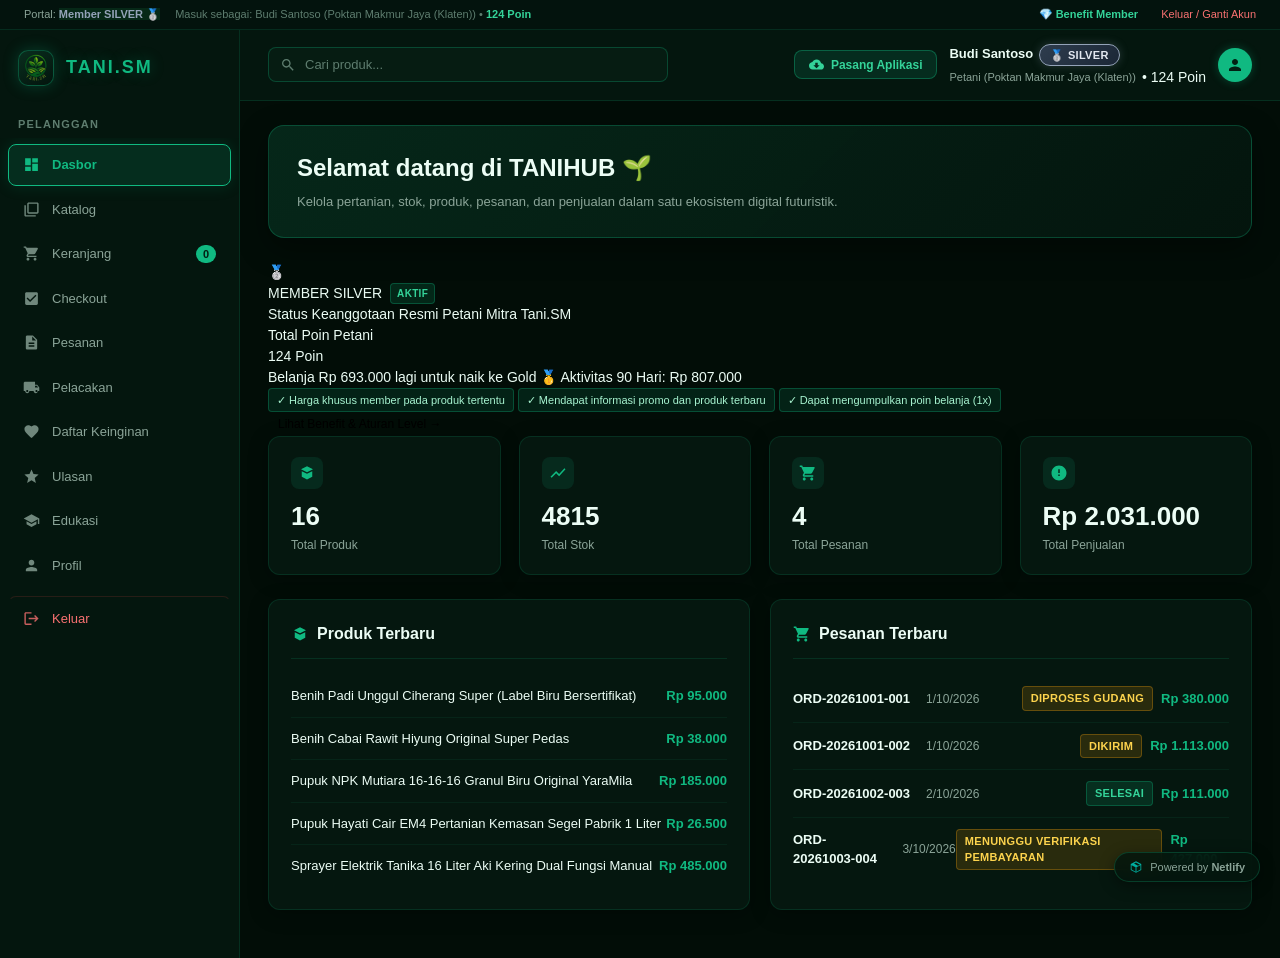
==== commit 83bf3dc3: "revisi master dan penambahan beberapa fitur" ====
--- a/index.html
+++ b/index.html
@@ -103,10 +103,10 @@
           <span>Ulasan</span>
         </div>
 
-        <!-- 9. Pendidikan -->
+        <!-- 9. Edukasi -->
         <div class="customer-nav-item" data-view="tips">
           <svg viewBox="0 0 24 24"><path d="M5 13.18v4L12 21l7-3.82v-4L12 17l-7-3.82zM12 3L1 9l11 6 9-4.91V17h2V9L12 3z"/></svg>
-          <span>Pendidikan</span>
+          <span>Edukasi</span>
         </div>
 
         <!-- 10. Profil -->
@@ -149,10 +149,16 @@
             <span>Pasang Aplikasi</span>
           </button>
 
-          <div class="customer-topbar-profile">
+          <div class="customer-topbar-profile" onclick="CustomerApp.openMemberBenefitsModal()" style="cursor: pointer;" title="Klik untuk melihat Detail Benefit Member">
             <div class="customer-profile-text">
-              <div class="customer-profile-name" id="customer-top-user-name">customer</div>
-              <div class="customer-profile-role" id="customer-top-user-role">Customer</div>
+              <div style="display: flex; align-items: center; gap: 6px;">
+                <span class="customer-profile-name" id="customer-top-user-name">customer</span>
+                <span id="customer-tier-badge" class="member-tier-pill">🥈 Silver</span>
+              </div>
+              <div style="display: flex; align-items: center; gap: 6px; margin-top: 2px;">
+                <span class="customer-profile-role" id="customer-top-user-role">Customer</span>
+                <span id="customer-points-badge" class="member-points-pill">124 Poin</span>
+              </div>
             </div>
             <div class="customer-avatar-circle" title="Customer">
               <svg viewBox="0 0 24 24"><path d="M12 12c2.21 0 4-1.79 4-4s-1.79-4-4-4-4 1.79-4 4 1.79 4 4 4zm0 2c-2.67 0-8 1.34-8 4v2h16v-2c0-2.66-5.33-4-8-4z"/></svg>
@@ -171,6 +177,51 @@
           <div class="hero-welcome-card">
             <h1 class="hero-welcome-title">Selamat datang di TANIHUB 🌱</h1>
             <p class="hero-welcome-sub">Kelola pertanian, stok, produk, pesanan, dan penjualan dalam satu ekosistem digital futuristik.</p>
+          </div>
+
+          <!-- Kartu Keanggotaan & Loyalty Member (Silver, Gold, Platinum) -->
+          <div class="member-hero-card" id="customer-member-card">
+            <div class="member-card-content">
+              <div class="member-card-top">
+                <div class="member-tier-brand">
+                  <div class="member-badge-icon" id="cust-card-tier-badge">🥈</div>
+                  <div>
+                    <div style="display: flex; align-items: center; gap: 8px;">
+                      <span class="member-card-level" id="cust-card-tier-name">MEMBER SILVER</span>
+                      <span class="badge badge-green" style="font-size: 10px; padding: 2px 6px;">Aktif</span>
+                    </div>
+                    <div class="member-card-status">Status Keanggotaan Resmi Petani Mitra Tani.SM</div>
+                  </div>
+                </div>
+                <div class="member-points-box">
+                  <div class="member-points-label">Total Poin Petani</div>
+                  <div class="member-points-value" id="cust-card-points">124 Poin</div>
+                </div>
+              </div>
+
+              <!-- Level Progress Bar -->
+              <div class="member-progress-wrap">
+                <div class="member-progress-labels">
+                  <span id="cust-card-progress-text">Belanja Rp260.000 lagi untuk naik ke Gold 🥇</span>
+                  <span id="cust-card-period-spend">Transaksi 90 Hari: Rp1.240.000</span>
+                </div>
+                <div class="member-progress-bar-bg">
+                  <div class="member-progress-bar-fill" id="cust-card-progress-bar" style="width: 82%;"></div>
+                </div>
+              </div>
+
+              <!-- Perks Quick List & Modal Trigger -->
+              <div class="member-card-perks-row">
+                <div class="member-perks-chips" id="cust-card-perks-preview">
+                  <span class="perk-chip">✓ Harga Khusus Member</span>
+                  <span class="perk-chip">✓ Info Promo Awal</span>
+                  <span class="perk-chip">✓ Kumpulkan Poin Belanja</span>
+                </div>
+                <button type="button" class="btn btn-sm btn-outline-emerald" onclick="CustomerApp.openMemberBenefitsModal()">
+                  Lihat Benefit & Aturan Level &rarr;
+                </button>
+              </div>
+            </div>
           </div>
 
           <!-- 4 Stat Metric Cards (Baris 4 Kartu) -->
@@ -509,22 +560,40 @@
         </section>
 
         <!-- ==========================================
-             6. PELACAKAN RESI
+             6. PELACAKAN RESI OTOMATIS
              ========================================== -->
         <section id="view-tracking" class="page-view">
           <div class="cust-card">
             <div class="cust-card-header">
-              <span class="cust-card-title">Lacak Pengiriman Kargo Pertanian</span>
+              <div>
+                <span class="cust-card-title">Pelacakan Pesanan & Kargo Pertanian</span>
+                <p style="font-size: 12px; color: var(--cust-text-muted); margin-top: 4px;">
+                  Sistem otomatis mendeteksi dan melacak paket sarana pertanian Anda langsung dari gudang tanpa perlu input manual.
+                </p>
+              </div>
             </div>
             <div class="cust-card-body">
-              <div class="form-group" style="max-width: 500px; margin-bottom: 20px;">
-                <label class="form-label">Masukkan Nomor Resi / No. Pesanan:</label>
-                <div style="display: flex; gap: 8px;">
-                  <input type="text" id="tracking-input" class="form-input" placeholder="Contoh: ORD-1001 atau JTC-ID-992019">
-                  <button class="btn btn-primary" onclick="CustomerApp.searchTracking()">Lacak</button>
-                </div>
-              </div>
+              <!-- Selector tabs for customer's own orders -->
+              <div id="customer-tracking-selector-wrap" style="margin-bottom: 20px;">
+                <label class="form-label" style="margin-bottom: 8px;">Pilih Barang / Pesanan yang Ingin Dilacak:</label>
+                <div id="customer-tracking-tabs" class="tracking-order-tabs"></div>
+              </div>
+
+              <!-- Container for automatic tracking result -->
               <div id="tracking-result-container"></div>
+
+              <!-- Collapsible manual tracking -->
+              <div style="margin-top: 24px; border-top: 1px solid var(--cust-border-subtle); padding-top: 16px;">
+                <details style="font-size: 13px; color: var(--cust-text-muted);">
+                  <summary style="cursor: pointer; font-weight: 500; color: var(--cust-accent-mint);">
+                    Lacak nomor resi / pesanan lain secara manual &darr;
+                  </summary>
+                  <div style="margin-top: 12px; display: flex; gap: 8px; max-width: 480px;">
+                    <input type="text" id="tracking-input" class="form-input" placeholder="Masukkan Nomor Resi / ID Pesanan">
+                    <button class="btn btn-primary" onclick="CustomerApp.searchTrackingManual()">Lacak</button>
+                  </div>
+                </details>
+              </div>
             </div>
           </div>
         </section>
@@ -559,12 +628,12 @@
         </section>
 
         <!-- ==========================================
-             9. PENDIDIKAN (TIPS & PANDUAN AGRONOMI)
+             9. EDUKASI (TIPS & PANDUAN AGRONOMI)
              ========================================== -->
         <section id="view-tips" class="page-view">
           <div class="cust-card">
             <div class="cust-card-header">
-              <span class="cust-card-title">Pendidikan Agronomi & Panduan Musim Tanam</span>
+              <span class="cust-card-title">Edukasi Agronomi & Panduan Musim Tanam</span>
             </div>
             <div class="cust-card-body">
               <div id="tips-grid-container" style="display: grid; grid-template-columns: repeat(auto-fill, minmax(280px, 1fr)); gap: 18px;"></div>
@@ -573,14 +642,40 @@
         </section>
 
         <!-- ==========================================
-             10. PROFIL PETANI
+             10. PROFIL PETANI & KEANGGOTAAN
              ========================================== -->
         <section id="view-profile" class="page-view">
           <div class="cust-card">
             <div class="cust-card-header">
-              <span class="cust-card-title">Profil Petani & Data Lahan</span>
-            </div>
-            <div class="cust-card-body" style="max-width: 600px;">
+              <span class="cust-card-title">Profil Petani & Keanggotaan Member</span>
+            </div>
+            <div class="cust-card-body" style="max-width: 680px;">
+              <!-- Member Status Card in Profile -->
+              <div class="profile-member-card" style="margin-bottom: 24px; padding: 18px; border-radius: 12px; background: linear-gradient(135deg, rgba(6, 30, 20, 0.95), rgba(4, 22, 14, 0.95)); border: 1px solid rgba(16, 185, 129, 0.3);">
+                <div style="display: flex; justify-content: space-between; align-items: center; flex-wrap: wrap; gap: 12px; border-bottom: 1px solid rgba(16, 185, 129, 0.15); padding-bottom: 12px; margin-bottom: 14px;">
+                  <div style="display: flex; align-items: center; gap: 10px;">
+                    <span style="font-size: 28px;" id="profile-tier-icon">🥈</span>
+                    <div>
+                      <div style="font-size: 16px; font-weight: 800; color: #ECFDF5;" id="profile-tier-name">MEMBER SILVER</div>
+                      <div style="font-size: 11px; color: #8BA498;">Level Keanggotaan Berdasarkan Aktivitas Transaksi</div>
+                    </div>
+                  </div>
+                  <div style="text-align: right;">
+                    <div style="font-size: 11px; color: #8BA498;">Poin Belanja Anda</div>
+                    <div style="font-size: 18px; font-weight: 800; color: #34D399;" id="profile-points-display">124 Poin</div>
+                  </div>
+                </div>
+
+                <div id="profile-member-perks-summary" style="font-size: 12px; color: #D1FAE5; line-height: 1.6; margin-bottom: 14px;"></div>
+
+                <div style="display: flex; justify-content: space-between; align-items: center; flex-wrap: wrap; gap: 8px;">
+                  <span style="font-size: 11px; color: #5E7D6F;" id="profile-period-spend-info">Total Transaksi 90 Hari Terakhir: Rp1.240.000</span>
+                  <button type="button" class="btn btn-secondary btn-sm" onclick="CustomerApp.openMemberBenefitsModal()">
+                    Detail Benefit Semua Level &rarr;
+                  </button>
+                </div>
+              </div>
+
               <form id="form-customer-profile" onsubmit="CustomerApp.saveProfile(event)">
                 <div class="form-group">
                   <label class="form-label">Nama Lengkap Petani / Pembeli:</label>
@@ -718,6 +813,49 @@
     </div>
   </div>
 
+  <!-- Modal: Member Benefits & Tier Rules -->
+  <div id="modal-member-benefits" class="modal-overlay no-print">
+    <div class="modal-box" style="max-width: 860px;">
+      <div class="modal-header">
+        <div>
+          <h3 class="modal-title" style="display: flex; align-items: center; gap: 8px;">
+            <span>🌱</span> Sistem Keanggotaan Member Tani.SM
+          </h3>
+          <p style="font-size: 12px; color: var(--cust-text-muted); margin-top: 2px;">
+            Apresiasi nyata untuk petani mitra setia. Kumpulkan transaksi, naikkan level, dan nikmati keuntungan eksklusif.
+          </p>
+        </div>
+        <span class="modal-close">&times;</span>
+      </div>
+      <div class="modal-body" id="modal-member-benefits-content">
+        <!-- Will be dynamically populated with current tier settings from store -->
+      </div>
+      <div class="modal-footer">
+        <button class="btn btn-secondary btn-modal-cancel">Tutup</button>
+      </div>
+    </div>
+  </div>
+
+  <!-- Modal: Cetak Resi & Surat Jalan Pelanggan -->
+  <div id="modal-customer-invoice" class="modal-overlay">
+    <div class="modal-box" style="max-width: 820px;">
+      <div class="modal-header no-print">
+        <h3 class="modal-title">Resi Pengiriman & Surat Jalan Pesanan</h3>
+        <span class="modal-close">&times;</span>
+      </div>
+      <div class="modal-body" id="modal-customer-invoice-content"></div>
+      <div class="modal-footer no-print" style="display: flex; justify-content: space-between; align-items: center;">
+        <button id="btn-invoice-track-direct" class="btn btn-primary" onclick="CustomerApp.trackOrderFromInvoice()">
+          🚚 Lacak Barang Pesanan Ini Langsung &rarr;
+        </button>
+        <div style="display: flex; gap: 8px;">
+          <button class="btn btn-secondary btn-modal-cancel">Tutup</button>
+          <button class="btn btn-outline-emerald" onclick="window.print()">Cetak Resi / Nota</button>
+        </div>
+      </div>
+    </div>
+  </div>
+
   <div id="toast-container" class="no-print"></div>
 
   <!-- Scripts -->
--- a/css/customer.css
+++ b/css/customer.css
@@ -1105,3 +1105,109 @@
     padding: 0;
   }
 }
+
+/* ==========================================================================
+   MEMBERSHIP & AUTOMATIC TRACKING STYLING
+   ========================================================================== */
+.member-tier-pill, .badge-tier-pill {
+  display: inline-flex;
+  align-items: center;
+  gap: 5px;
+  padding: 3px 10px;
+  border-radius: 20px;
+  font-size: 11px;
+  font-weight: 800;
+  letter-spacing: 0.3px;
+  text-transform: uppercase;
+}
+
+.tier-silver {
+  background: linear-gradient(135deg, rgba(51, 65, 85, 0.9), rgba(30, 41, 59, 0.9));
+  border: 1px solid #94A3B8;
+  color: #E2E8F0 !important;
+  box-shadow: 0 0 10px rgba(148, 163, 184, 0.25);
+}
+
+.tier-gold {
+  background: linear-gradient(135deg, rgba(180, 83, 9, 0.9), rgba(120, 53, 15, 0.9));
+  border: 1px solid #F59E0B;
+  color: #FEF3C7 !important;
+  box-shadow: 0 0 12px rgba(245, 158, 11, 0.35);
+}
+
+.tier-platinum {
+  background: linear-gradient(135deg, rgba(2, 132, 199, 0.9), rgba(3, 105, 161, 0.9));
+  border: 1px solid #38BDF8;
+  color: #E0F2FE !important;
+  box-shadow: 0 0 14px rgba(56, 189, 248, 0.45);
+}
+
+.perk-chip {
+  display: inline-block;
+  background: rgba(16, 185, 129, 0.12);
+  border: 1px solid rgba(16, 185, 129, 0.3);
+  color: #A7F3D0;
+  font-size: 11px;
+  padding: 3px 8px;
+  border-radius: 4px;
+  font-weight: 500;
+}
+
+/* Automatic Tracking Tabs */
+.tracking-order-tabs {
+  display: grid;
+  grid-template-columns: repeat(auto-fill, minmax(240px, 1fr));
+  gap: 12px;
+  margin-top: 8px;
+}
+
+.tracking-order-tab {
+  background: #04160E;
+  border: 1px solid rgba(16, 185, 129, 0.25);
+  border-radius: 8px;
+  padding: 12px 14px;
+  cursor: pointer;
+  text-align: left;
+  transition: all 0.2s ease;
+  width: 100%;
+}
+
+.tracking-order-tab:hover {
+  border-color: #10B981;
+  background: #062817;
+  transform: translateY(-1px);
+}
+
+.tracking-order-tab.active {
+  border: 2px solid #34D399;
+  background: linear-gradient(135deg, rgba(6, 40, 23, 0.95), rgba(4, 22, 14, 0.95));
+  box-shadow: 0 0 16px rgba(16, 185, 129, 0.3);
+}
+
+/* Print Invoice Sheet */
+@media print {
+  body * {
+    visibility: hidden;
+  }
+  #modal-customer-invoice, #modal-customer-invoice * {
+    visibility: visible;
+  }
+  #modal-customer-invoice {
+    position: absolute;
+    left: 0;
+    top: 0;
+    width: 100%;
+    margin: 0;
+    padding: 0;
+    background: transparent !important;
+  }
+  .modal-box {
+    box-shadow: none !important;
+    border: none !important;
+    max-width: 100% !important;
+    width: 100% !important;
+  }
+  .no-print {
+    display: none !important;
+  }
+}
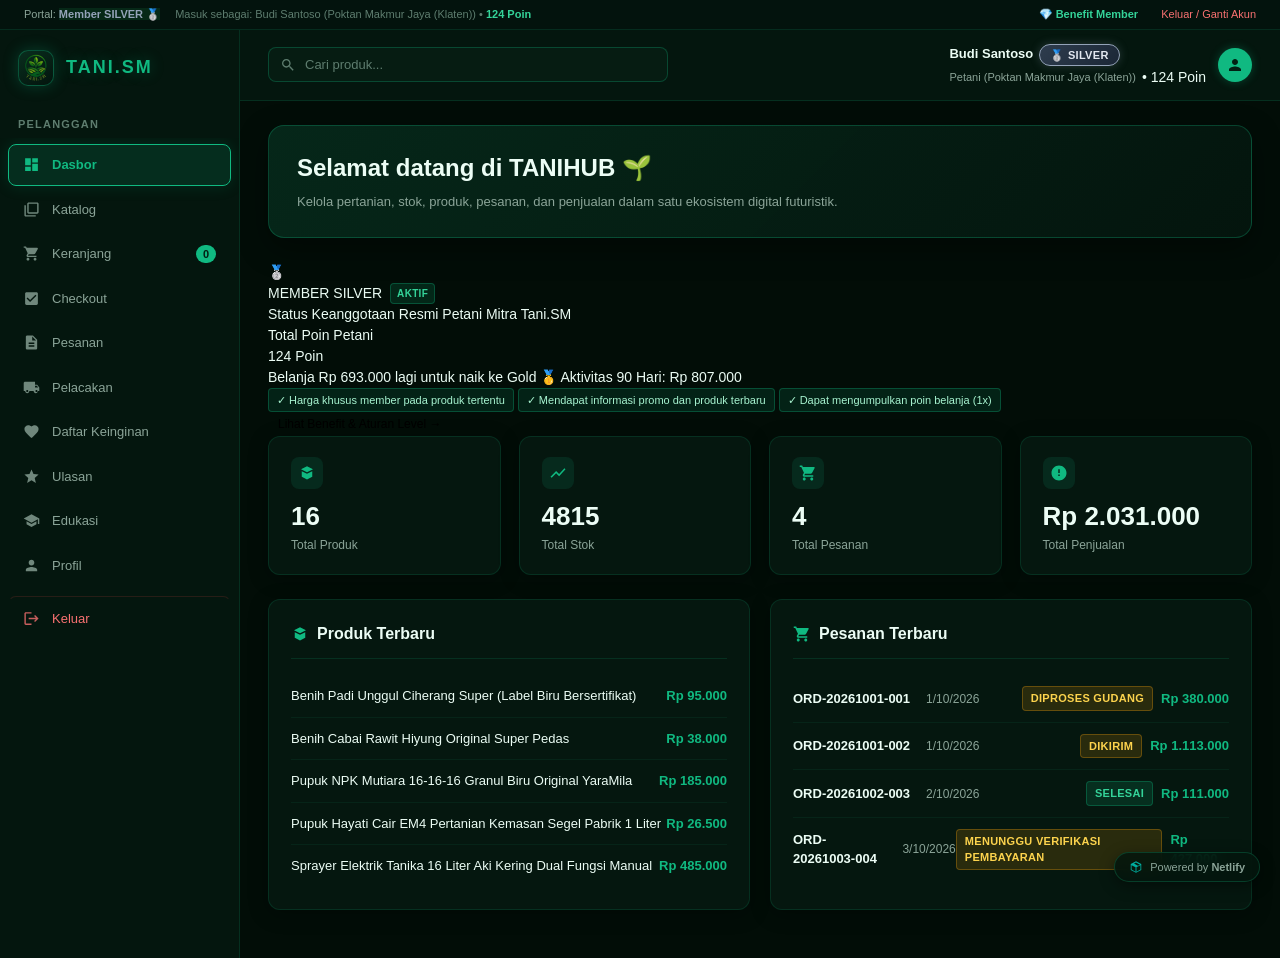
==== commit 9ec8545b: "perbaikan dan penambahan fitur serta clean code" ====
--- a/index.html
+++ b/index.html
@@ -13,15 +13,14 @@
   <meta name="apple-mobile-web-app-status-bar-style" content="black-translucent">
   <meta name="apple-mobile-web-app-title" content="TANIHUB">
   <link rel="apple-touch-icon" href="icons/apple-touch-icon.png">
-  <link rel="icon" type="image/svg+xml" href="icons/icon.svg">
   <link rel="icon" type="image/png" sizes="192x192" href="icons/icon-192.png">
 
   <link rel="stylesheet" href="css/common.css">
   <link rel="stylesheet" href="css/customer.css">
-  <script src="js/data.js"></script>
-  <script src="js/store.js"></script>
-  <script src="js/auth.js"></script>
-  <script src="js/pwa.js"></script>
+  <script src="js/data.js" defer></script>
+  <script src="js/store.js" defer></script>
+  <script src="js/auth.js" defer></script>
+  <script src="js/pwa.js" defer></script>
 </head>
 <body>
 
@@ -337,6 +336,9 @@
 
               <!-- Product Grid -->
               <div id="catalog-products-grid" class="product-grid"></div>
+
+              <!-- Pagination (di-render oleh CustomerApp._renderCatalogPagination) -->
+              <div id="catalog-pagination"></div>
             </div>
           </div>
         </section>
@@ -859,6 +861,6 @@
   <div id="toast-container" class="no-print"></div>
 
   <!-- Scripts -->
-  <script src="js/customer.js"></script>
+  <script src="js/customer.js" defer></script>
 </body>
 </html>
--- a/css/common.css
+++ b/css/common.css
@@ -2,6 +2,12 @@
    Tani.SM - Common CSS & Design System
    Karakter: E-Commerce Pertanian Nyata, Bersih, Fungsional (Tanpa AI-Slop)
    ========================================================================== */
+
+/* Sembunyikan konten admin selagi guard izin akses berjalan
+   (kelas ditambahkan js/guard-admin.js bila akses ditolak). */
+html.access-denied-pending body {
+  display: none !important;
+}
 
 :root {
   --primary-orange: #EE4D2D;
--- a/css/customer.css
+++ b/css/customer.css
@@ -697,6 +697,207 @@
   letter-spacing: 0.5px;
 }
 
+/* ==========================================
+   PRODUCT CARD (dipakai js/customer.js)
+   Nilai dipindahkan dari inline style agar bisa di-cache browser
+   dan tidak menambah bobot setiap node DOM.
+   ========================================== */
+.product-card-image-wrap {
+  width: 100%;
+  aspect-ratio: 1;
+  border-radius: var(--cust-radius-sm);
+  overflow: hidden;
+  background-color: #04160E;
+  margin-bottom: 10px;
+  position: relative;
+}
+
+.product-card-image {
+  width: 100%;
+  height: 100%;
+  object-fit: cover;
+  transition: transform 0.3s ease;
+}
+
+.product-card:hover .product-card-image {
+  transform: scale(1.05);
+}
+
+.product-card-badge {
+  position: absolute;
+  top: 8px;
+  left: 8px;
+}
+
+.product-card-bonus-badge {
+  position: absolute;
+  top: 8px;
+  left: 8px;
+  background: #0284C7;
+  color: #FFF;
+  font-size: 10px;
+}
+
+.product-card-disc-badge {
+  position: absolute;
+  top: 8px;
+  right: 8px;
+}
+
+.product-card-body {
+  display: flex;
+  flex-direction: column;
+  gap: 4px;
+}
+
+.product-card-title {
+  font-size: 14px;
+  font-weight: 600;
+  color: var(--cust-text-main);
+  line-height: 1.4;
+  height: 40px;
+  overflow: hidden;
+  text-overflow: ellipsis;
+  display: -webkit-box;
+  -webkit-line-clamp: 2;
+  -webkit-box-orient: vertical;
+}
+
+.product-card-unit {
+  font-size: 12px;
+  color: #8BA498;
+}
+
+.product-card-price-row {
+  display: flex;
+  align-items: baseline;
+  gap: 8px;
+}
+
+.product-card-price {
+  font-size: 16px;
+  font-weight: 800;
+  color: var(--primary-orange);
+}
+
+.product-card-strike {
+  font-size: 12px;
+  color: #8BA498;
+  text-decoration: line-through;
+}
+
+.product-card-member-price {
+  font-size: 11px;
+  color: #10B981;
+  font-weight: 700;
+  margin-top: 2px;
+}
+
+.product-card-meta {
+  display: flex;
+  justify-content: space-between;
+  align-items: center;
+  gap: 8px;
+  margin-top: 6px;
+}
+
+.product-card-rating {
+  color: #D97706;
+  font-weight: 600;
+}
+
+.product-card-points {
+  color: #10B981;
+  font-size: 11px;
+  font-weight: 600;
+}
+
+/* --- Empty state katalog --- */
+.catalog-empty {
+  grid-column: 1 / -1;
+  padding: 48px;
+  text-align: center;
+  background: #FFF;
+  border: 1px solid #E5E7EB;
+  border-radius: 4px;
+}
+
+.catalog-empty-title {
+  font-weight: 600;
+  font-size: 15px;
+  color: #4B5563;
+}
+
+.catalog-empty-desc {
+  font-size: 13px;
+  color: #9CA3AF;
+  margin-top: 6px;
+}
+
+.catalog-empty-reset {
+  margin-top: 14px;
+}
+
+/* --- Pagination katalog --- */
+#catalog-pagination {
+  display: flex;
+  justify-content: space-between;
+  align-items: center;
+  flex-wrap: wrap;
+  gap: 12px;
+  margin-top: 20px;
+  padding: 12px 16px;
+  background: var(--cust-bg-surface);
+  border: 1px solid var(--cust-border-subtle);
+  border-radius: var(--cust-radius-md);
+}
+
+.page-info {
+  font-size: 12px;
+  color: #8BA498;
+}
+
+.page-controls {
+  display: flex;
+  align-items: center;
+  gap: 4px;
+}
+
+.page-btn {
+  min-width: 34px;
+  height: 34px;
+  padding: 0 8px;
+  font-size: 13px;
+  font-weight: 600;
+  color: #8BA498;
+  background: transparent;
+  border: 1px solid var(--cust-border-subtle);
+  border-radius: var(--cust-radius-sm);
+  cursor: pointer;
+  transition: all 0.15s ease;
+}
+
+.page-btn:hover:not(:disabled) {
+  color: var(--cust-text-main);
+  border-color: var(--cust-border-glow);
+}
+
+.page-btn.active {
+  background: var(--primary-orange);
+  border-color: var(--primary-orange);
+  color: #fff;
+}
+
+.page-btn:disabled {
+  opacity: 0.35;
+  cursor: not-allowed;
+}
+
+.page-gap {
+  padding: 0 4px;
+  color: #5E7D6F;
+}
+
 .product-name {
   font-size: 14px;
   font-weight: 600;
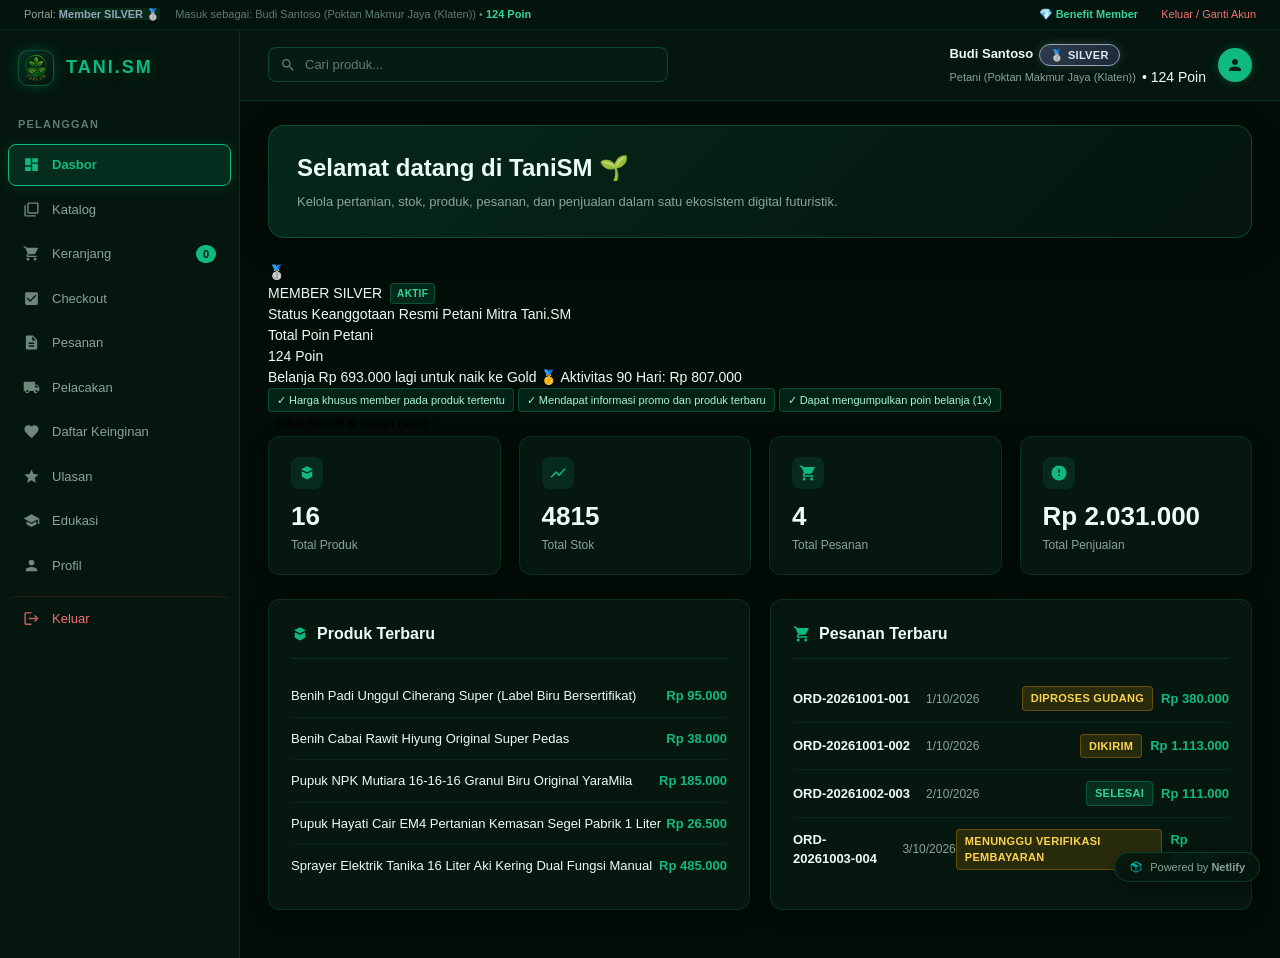
==== commit 152f5dd3: "revisi beberapa revisi nama tani hub ke tani sm" ====
--- a/index.html
+++ b/index.html
@@ -3,7 +3,7 @@
 <head>
   <meta charset="UTF-8">
   <meta name="viewport" content="width=device-width, initial-scale=1.0">
-  <title>Customer TANIHUB - Pasar Sarana Pertanian & Ekosistem Digital</title>
+  <title>Customer TaniSM - Pasar Sarana Pertanian & Ekosistem Digital</title>
   
   <!-- PWA Meta Tags & Manifest -->
   <link rel="manifest" href="manifest.json">
@@ -11,7 +11,7 @@
   <meta name="mobile-web-app-capable" content="yes">
   <meta name="apple-mobile-web-app-capable" content="yes">
   <meta name="apple-mobile-web-app-status-bar-style" content="black-translucent">
-  <meta name="apple-mobile-web-app-title" content="TANIHUB">
+  <meta name="apple-mobile-web-app-title" content="TaniSM">
   <link rel="apple-touch-icon" href="icons/apple-touch-icon.png">
   <link rel="icon" type="image/png" sizes="192x192" href="icons/icon-192.png">
 
@@ -143,7 +143,7 @@
         </div>
 
         <div style="display: flex; align-items: center; gap: 12px;">
-          <button type="button" class="btn-pwa-install no-print" id="pwa-install-header-btn" onclick="window.triggerPwaInstall()" title="Pasang Aplikasi TANIHUB di Desktop atau HP">
+          <button type="button" class="btn-pwa-install no-print" id="pwa-install-header-btn" onclick="window.triggerPwaInstall()" title="Pasang Aplikasi TaniSM di Desktop atau HP">
             <svg viewBox="0 0 24 24" style="width: 15px; height: 15px; fill: currentColor;"><path d="M19.35 10.04C18.67 6.59 15.64 4 12 4 9.11 4 6.6 5.64 5.35 8.04 2.34 8.36 0 10.91 0 14c0 3.31 2.69 6 6 6h13c2.76 0 5-2.24 5-5 0-2.64-2.05-4.78-4.65-4.96zM17 13l-5 5-5-5h3V9h4v4h3z"/></svg>
             <span>Pasang Aplikasi</span>
           </button>
@@ -174,7 +174,7 @@
         <section id="view-dasbor" class="page-view active">
           <!-- Welcome Hero Banner -->
           <div class="hero-welcome-card">
-            <h1 class="hero-welcome-title">Selamat datang di TANIHUB 🌱</h1>
+            <h1 class="hero-welcome-title">Selamat datang di TaniSM 🌱</h1>
             <p class="hero-welcome-sub">Kelola pertanian, stok, produk, pesanan, dan penjualan dalam satu ekosistem digital futuristik.</p>
           </div>
 
--- a/css/customer.css
+++ b/css/customer.css
@@ -1,5 +1,5 @@
 /* ==========================================================================
-   Tani.SM / TANIHUB - Customer Portal Styles (Futuristic Dark Emerald)
+   Tani.SM / TaniSM - Customer Portal Styles (Futuristic Dark Emerald)
    Tema: Dark Emerald, Glassmorphism, Bersih, Modern, Minimal Emoji, Mobile Responsive
    ========================================================================== */
 
